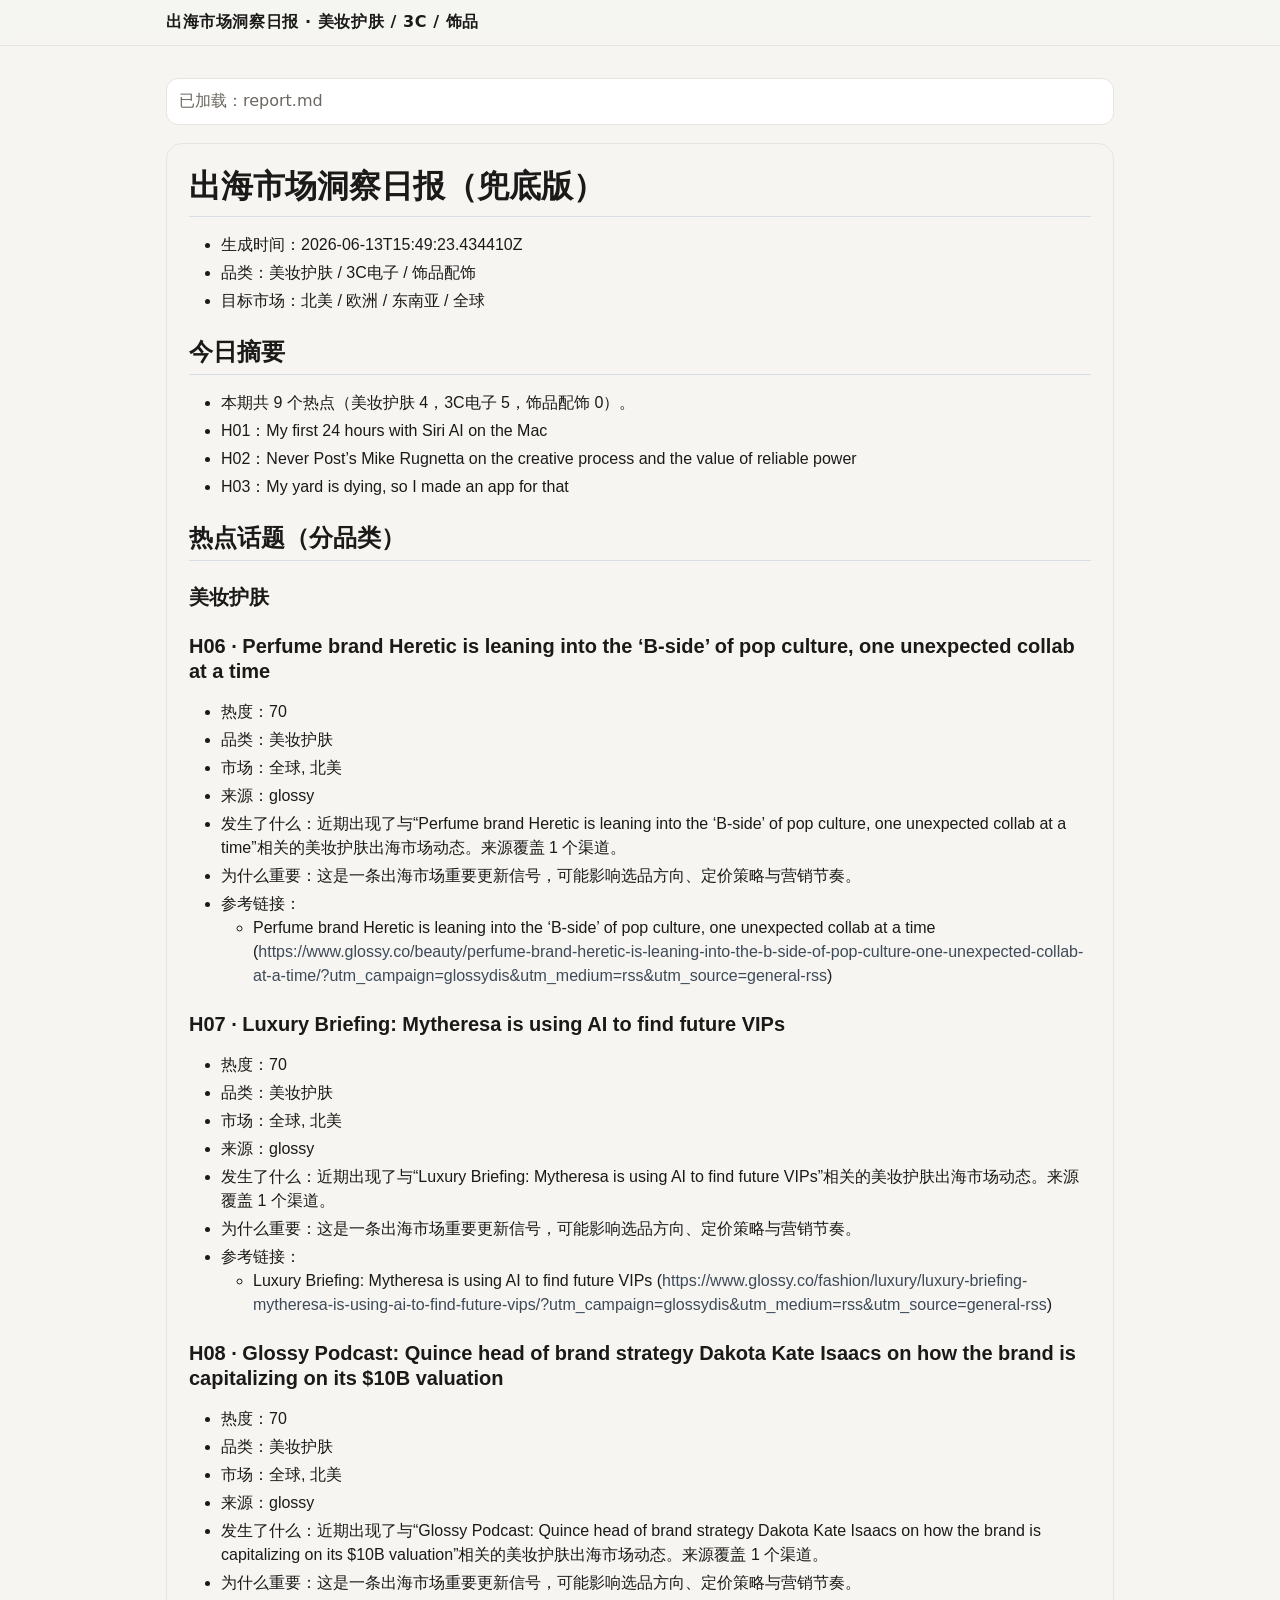
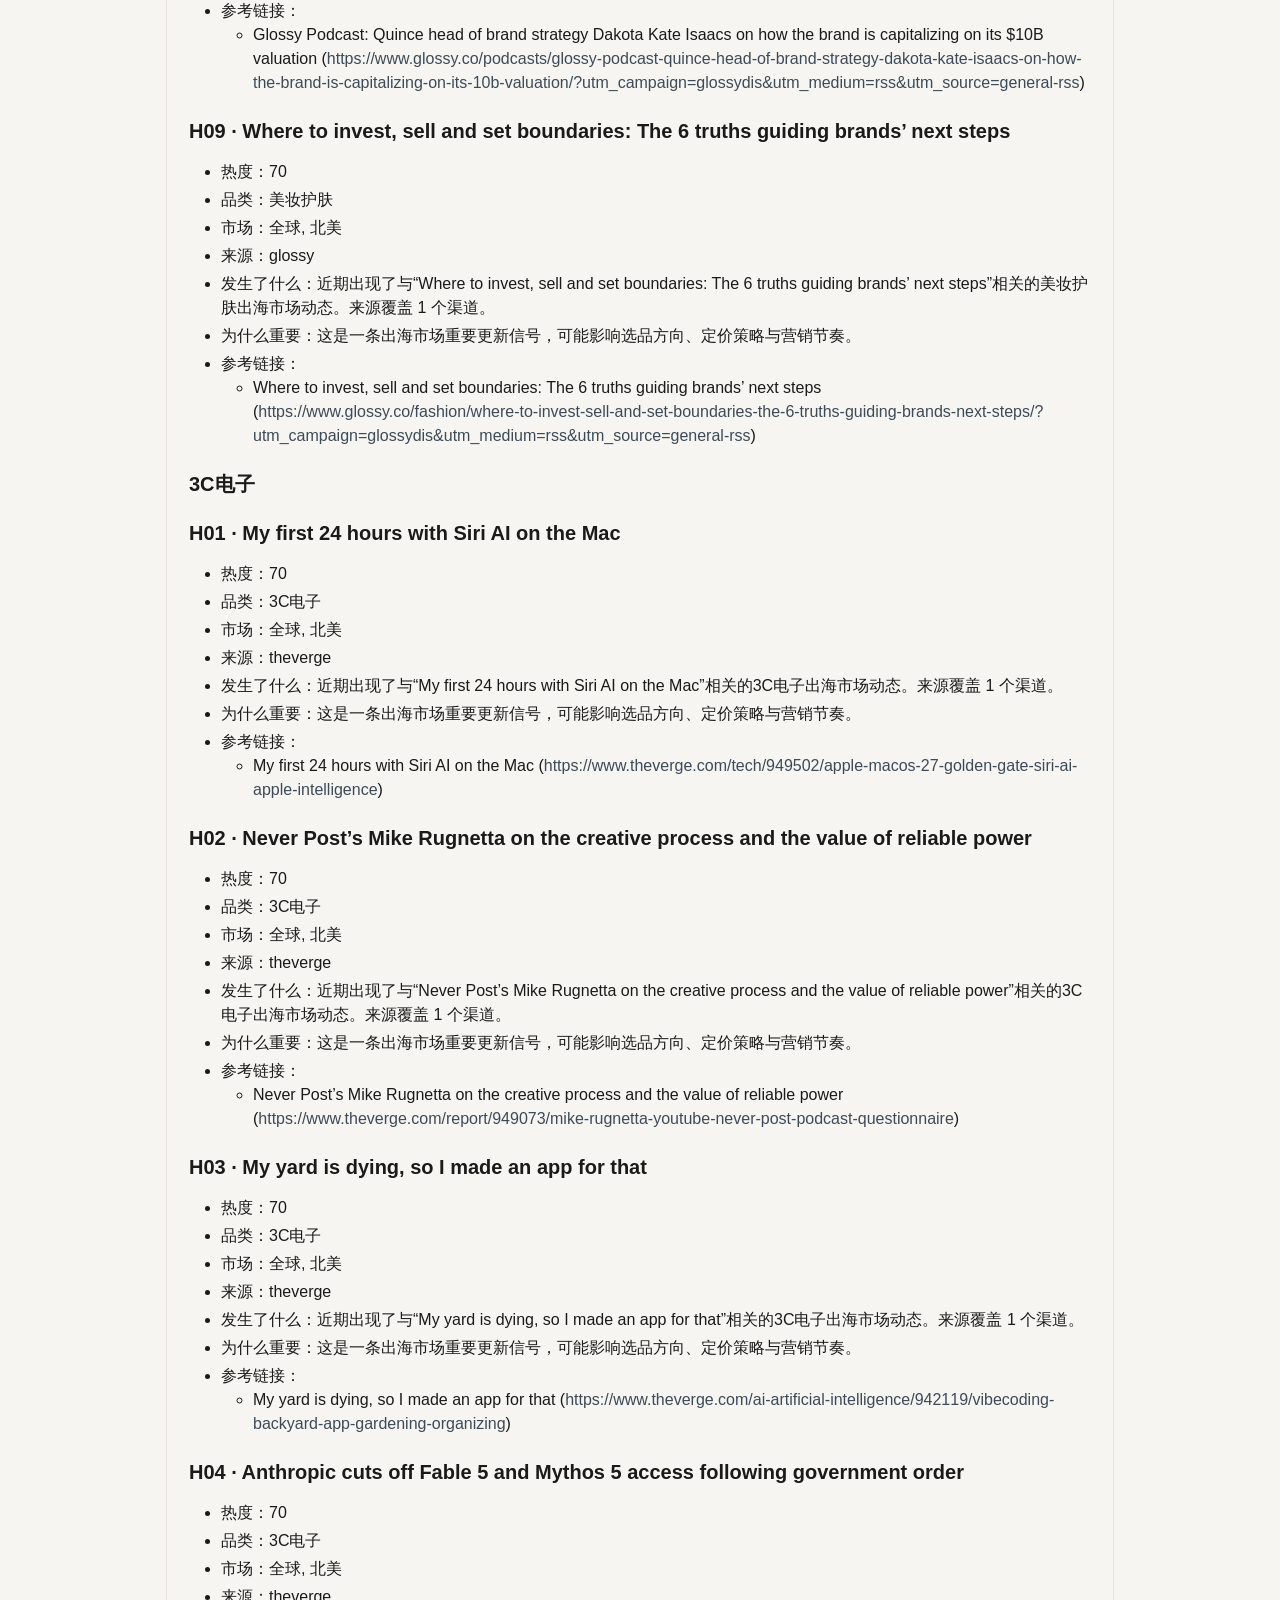
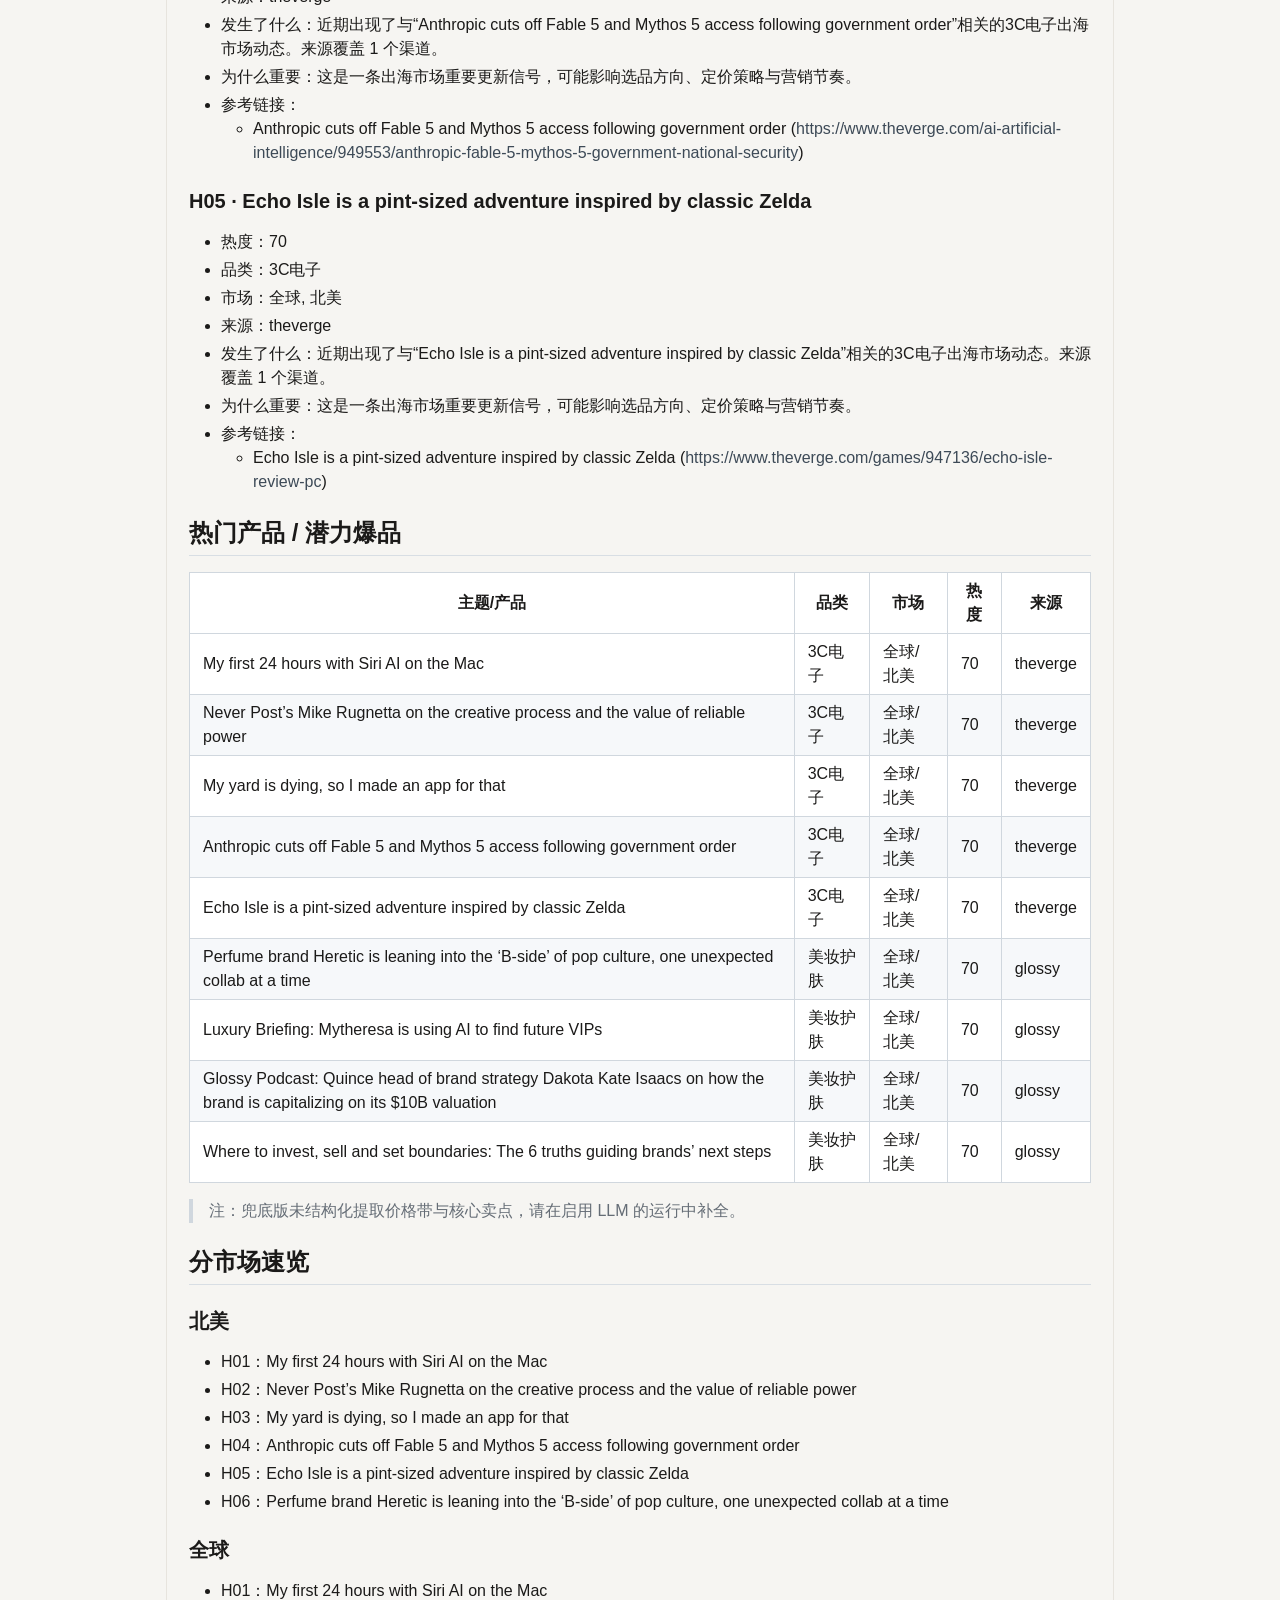
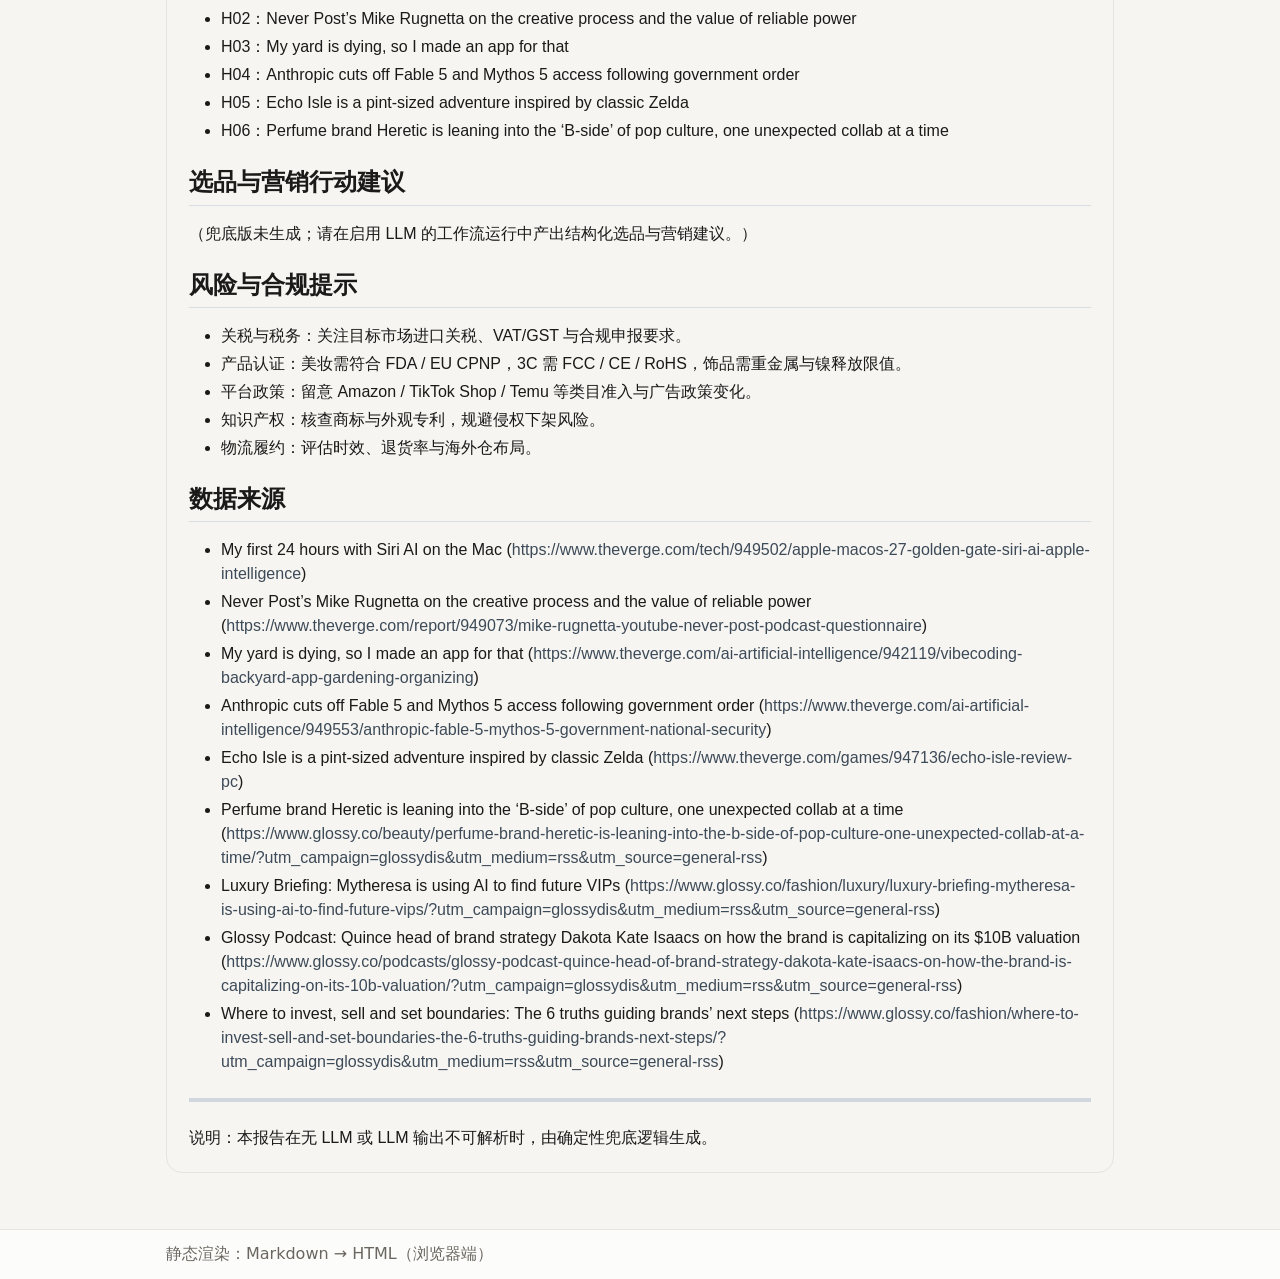
==== Lab-04-Overseas-Insights/frontend/index.html @ 7da02744 "feat(overseas-insight): add Lab-04 daily cross-border market research workflow New gh-aw workflow mo" ====
<!doctype html>
<html lang="zh-CN">
  <head>
    <meta charset="UTF-8" />
    <meta name="viewport" content="width=device-width, initial-scale=1.0" />
    <title>出海市场洞察日报</title>
    <meta name="description" content="跨境电商出海市场洞察：美妆护肤 / 3C / 饰品的热点话题、热门产品与趋势分析" />

    <!-- GitHub-like markdown styling (local) -->
    <link
      rel="stylesheet"
      href="./vendor/github-markdown.css"
    />

    <link rel="stylesheet" href="./styles.css" />
  </head>
  <body>
    <header class="topbar">
      <div class="topbar__inner">
        <div class="brand">出海市场洞察日报 · 美妆护肤 / 3C / 饰品</div>
      </div>
    </header>

    <main class="container">
      <div id="status" class="status" hidden></div>
      <article id="content" class="markdown-body content" aria-live="polite"></article>
    </main>

    <footer class="footer">
      <div class="container footer__inner">
        <span>静态渲染：Markdown → HTML（浏览器端）</span>
      </div>
    </footer>

    <!-- Markdown + sanitizer (local) -->
    <script src="./vendor/marked.min.js"></script>
    <script src="./vendor/purify.min.js"></script>

    <script type="module" src="./main.js"></script>
  </body>
</html>
---- Lab-04-Overseas-Insights/frontend/vendor/github-markdown.css ----
@media (prefers-color-scheme: dark) {
  .markdown-body,
  [data-theme="dark"] {
    /*dark*/
    color-scheme: dark;
    --color-prettylights-syntax-comment: #8b949e;
    --color-prettylights-syntax-constant: #79c0ff;
    --color-prettylights-syntax-entity: #d2a8ff;
    --color-prettylights-syntax-storage-modifier-import: #c9d1d9;
    --color-prettylights-syntax-entity-tag: #7ee787;
    --color-prettylights-syntax-keyword: #ff7b72;
    --color-prettylights-syntax-string: #a5d6ff;
    --color-prettylights-syntax-variable: #ffa657;
    --color-prettylights-syntax-brackethighlighter-unmatched: #f85149;
    --color-prettylights-syntax-invalid-illegal-text: #f0f6fc;
    --color-prettylights-syntax-invalid-illegal-bg: #8e1519;
    --color-prettylights-syntax-carriage-return-text: #f0f6fc;
    --color-prettylights-syntax-carriage-return-bg: #b62324;
    --color-prettylights-syntax-string-regexp: #7ee787;
    --color-prettylights-syntax-markup-list: #f2cc60;
    --color-prettylights-syntax-markup-heading: #1f6feb;
    --color-prettylights-syntax-markup-italic: #c9d1d9;
    --color-prettylights-syntax-markup-bold: #c9d1d9;
    --color-prettylights-syntax-markup-deleted-text: #ffdcd7;
    --color-prettylights-syntax-markup-deleted-bg: #67060c;
    --color-prettylights-syntax-markup-inserted-text: #aff5b4;
    --color-prettylights-syntax-markup-inserted-bg: #033a16;
    --color-prettylights-syntax-markup-changed-text: #ffdfb6;
    --color-prettylights-syntax-markup-changed-bg: #5a1e02;
    --color-prettylights-syntax-markup-ignored-text: #c9d1d9;
    --color-prettylights-syntax-markup-ignored-bg: #1158c7;
    --color-prettylights-syntax-meta-diff-range: #d2a8ff;
    --color-prettylights-syntax-brackethighlighter-angle: #8b949e;
    --color-prettylights-syntax-sublimelinter-gutter-mark: #484f58;
    --color-prettylights-syntax-constant-other-reference-link: #a5d6ff;
    --color-fg-default: #e6edf3;
    --color-fg-muted: #848d97;
    --color-fg-subtle: #6e7681;
    --color-canvas-default: #0d1117;
    --color-canvas-subtle: #161b22;
    --color-border-default: #30363d;
    --color-border-muted: #21262d;
    --color-neutral-muted: rgba(110,118,129,0.4);
    --color-accent-fg: #2f81f7;
    --color-accent-emphasis: #1f6feb;
    --color-success-fg: #3fb950;
    --color-success-emphasis: #238636;
    --color-attention-fg: #d29922;
    --color-attention-emphasis: #9e6a03;
    --color-attention-subtle: rgba(187,128,9,0.15);
    --color-danger-fg: #f85149;
    --color-danger-emphasis: #da3633;
    --color-done-fg: #a371f7;
    --color-done-emphasis: #8957e5;
  }
}

@media (prefers-color-scheme: light) {
  .markdown-body,
  [data-theme="light"] {
    /*light*/
    color-scheme: light;
    --color-prettylights-syntax-comment: #57606a;
    --color-prettylights-syntax-constant: #0550ae;
    --color-prettylights-syntax-entity: #6639ba;
    --color-prettylights-syntax-storage-modifier-import: #24292f;
    --color-prettylights-syntax-entity-tag: #116329;
    --color-prettylights-syntax-keyword: #cf222e;
    --color-prettylights-syntax-string: #0a3069;
    --color-prettylights-syntax-variable: #953800;
    --color-prettylights-syntax-brackethighlighter-unmatched: #82071e;
    --color-prettylights-syntax-invalid-illegal-text: #f6f8fa;
    --color-prettylights-syntax-invalid-illegal-bg: #82071e;
    --color-prettylights-syntax-carriage-return-text: #f6f8fa;
    --color-prettylights-syntax-carriage-return-bg: #cf222e;
    --color-prettylights-syntax-string-regexp: #116329;
    --color-prettylights-syntax-markup-list: #3b2300;
    --color-prettylights-syntax-markup-heading: #0550ae;
    --color-prettylights-syntax-markup-italic: #24292f;
    --color-prettylights-syntax-markup-bold: #24292f;
    --color-prettylights-syntax-markup-deleted-text: #82071e;
    --color-prettylights-syntax-markup-deleted-bg: #ffebe9;
    --color-prettylights-syntax-markup-inserted-text: #116329;
    --color-prettylights-syntax-markup-inserted-bg: #dafbe1;
    --color-prettylights-syntax-markup-changed-text: #953800;
    --color-prettylights-syntax-markup-changed-bg: #ffd8b5;
    --color-prettylights-syntax-markup-ignored-text: #eaeef2;
    --color-prettylights-syntax-markup-ignored-bg: #0550ae;
    --color-prettylights-syntax-meta-diff-range: #8250df;
    --color-prettylights-syntax-brackethighlighter-angle: #57606a;
    --color-prettylights-syntax-sublimelinter-gutter-mark: #8c959f;
    --color-prettylights-syntax-constant-other-reference-link: #0a3069;
    --color-fg-default: #1F2328;
    --color-fg-muted: #656d76;
    --color-fg-subtle: #6e7781;
    --color-canvas-default: #ffffff;
    --color-canvas-subtle: #f6f8fa;
    --color-border-default: #d0d7de;
    --color-border-muted: hsla(210,18%,87%,1);
    --color-neutral-muted: rgba(175,184,193,0.2);
    --color-accent-fg: #0969da;
    --color-accent-emphasis: #0969da;
    --color-success-fg: #1a7f37;
    --color-success-emphasis: #1f883d;
    --color-attention-fg: #9a6700;
    --color-attention-emphasis: #9a6700;
    --color-attention-subtle: #fff8c5;
    --color-danger-fg: #d1242f;
    --color-danger-emphasis: #cf222e;
    --color-done-fg: #8250df;
    --color-done-emphasis: #8250df;
  }
}

.markdown-body {
  -ms-text-size-adjust: 100%;
  -webkit-text-size-adjust: 100%;
  margin: 0;
  color: var(--color-fg-default);
  background-color: var(--color-canvas-default);
  font-family: -apple-system,BlinkMacSystemFont,"Segoe UI","Noto Sans",Helvetica,Arial,sans-serif,"Apple Color Emoji","Segoe UI Emoji";
  font-size: 16px;
  line-height: 1.5;
  word-wrap: break-word;
}

.markdown-body .octicon {
  display: inline-block;
  fill: currentColor;
  vertical-align: text-bottom;
}

.markdown-body h1:hover .anchor .octicon-link:before,
.markdown-body h2:hover .anchor .octicon-link:before,
.markdown-body h3:hover .anchor .octicon-link:before,
.markdown-body h4:hover .anchor .octicon-link:before,
.markdown-body h5:hover .anchor .octicon-link:before,
.markdown-body h6:hover .anchor .octicon-link:before {
  width: 16px;
  height: 16px;
  content: ' ';
  display: inline-block;
  background-color: currentColor;
  -webkit-mask-image: url("data:image/svg+xml,<svg xmlns='http://www.w3.org/2000/svg' viewBox='0 0 16 16' version='1.1' aria-hidden='true'><path fill-rule='evenodd' d='M7.775 3.275a.75.75 0 001.06 1.06l1.25-1.25a2 2 0 112.83 2.83l-2.5 2.5a2 2 0 01-2.83 0 .75.75 0 00-1.06 1.06 3.5 3.5 0 004.95 0l2.5-2.5a3.5 3.5 0 00-4.95-4.95l-1.25 1.25zm-4.69 9.64a2 2 0 010-2.83l2.5-2.5a2 2 0 012.83 0 .75.75 0 001.06-1.06 3.5 3.5 0 00-4.95 0l-2.5 2.5a3.5 3.5 0 004.95 4.95l1.25-1.25a.75.75 0 00-1.06-1.06l-1.25 1.25a2 2 0 01-2.83 0z'></path></svg>");
  mask-image: url("data:image/svg+xml,<svg xmlns='http://www.w3.org/2000/svg' viewBox='0 0 16 16' version='1.1' aria-hidden='true'><path fill-rule='evenodd' d='M7.775 3.275a.75.75 0 001.06 1.06l1.25-1.25a2 2 0 112.83 2.83l-2.5 2.5a2 2 0 01-2.83 0 .75.75 0 00-1.06 1.06 3.5 3.5 0 004.95 0l2.5-2.5a3.5 3.5 0 00-4.95-4.95l-1.25 1.25zm-4.69 9.64a2 2 0 010-2.83l2.5-2.5a2 2 0 012.83 0 .75.75 0 001.06-1.06 3.5 3.5 0 00-4.95 0l-2.5 2.5a3.5 3.5 0 004.95 4.95l1.25-1.25a.75.75 0 00-1.06-1.06l-1.25 1.25a2 2 0 01-2.83 0z'></path></svg>");
}

.markdown-body details,
.markdown-body figcaption,
.markdown-body figure {
  display: block;
}

.markdown-body summary {
  display: list-item;
}

.markdown-body [hidden] {
  display: none !important;
}

.markdown-body a {
  background-color: transparent;
  color: var(--color-accent-fg);
  text-decoration: none;
}

.markdown-body abbr[title] {
  border-bottom: none;
  -webkit-text-decoration: underline dotted;
  text-decoration: underline dotted;
}

.markdown-body b,
.markdown-body strong {
  font-weight: var(--base-text-weight-semibold, 600);
}

.markdown-body dfn {
  font-style: italic;
}

.markdown-body h1 {
  margin: .67em 0;
  font-weight: var(--base-text-weight-semibold, 600);
  padding-bottom: .3em;
  font-size: 2em;
  border-bottom: 1px solid var(--color-border-muted);
}

.markdown-body mark {
  background-color: var(--color-attention-subtle);
  color: var(--color-fg-default);
}

.markdown-body small {
  font-size: 90%;
}

.markdown-body sub,
.markdown-body sup {
  font-size: 75%;
  line-height: 0;
  position: relative;
  vertical-align: baseline;
}

.markdown-body sub {
  bottom: -0.25em;
}

.markdown-body sup {
  top: -0.5em;
}

.markdown-body img {
  border-style: none;
  max-width: 100%;
  box-sizing: content-box;
  background-color: var(--color-canvas-default);
}

.markdown-body code,
.markdown-body kbd,
.markdown-body pre,
.markdown-body samp {
  font-family: monospace;
  font-size: 1em;
}

.markdown-body figure {
  margin: 1em 40px;
}

.markdown-body hr {
  box-sizing: content-box;
  overflow: hidden;
  background: transparent;
  border-bottom: 1px solid var(--color-border-muted);
  height: .25em;
  padding: 0;
  margin: 24px 0;
  background-color: var(--color-border-default);
  border: 0;
}

.markdown-body input {
  font: inherit;
  margin: 0;
  overflow: visible;
  font-family: inherit;
  font-size: inherit;
  line-height: inherit;
}

.markdown-body [type=button],
.markdown-body [type=reset],
.markdown-body [type=submit] {
  -webkit-appearance: button;
  appearance: button;
}

.markdown-body [type=checkbox],
.markdown-body [type=radio] {
  box-sizing: border-box;
  padding: 0;
}

.markdown-body [type=number]::-webkit-inner-spin-button,
.markdown-body [type=number]::-webkit-outer-spin-button {
  height: auto;
}

.markdown-body [type=search]::-webkit-search-cancel-button,
.markdown-body [type=search]::-webkit-search-decoration {
  -webkit-appearance: none;
  appearance: none;
}

.markdown-body ::-webkit-input-placeholder {
  color: inherit;
  opacity: .54;
}

.markdown-body ::-webkit-file-upload-button {
  -webkit-appearance: button;
  appearance: button;
  font: inherit;
}

.markdown-body a:hover {
  text-decoration: underline;
}

.markdown-body ::placeholder {
  color: var(--color-fg-subtle);
  opacity: 1;
}

.markdown-body hr::before {
  display: table;
  content: "";
}

.markdown-body hr::after {
  display: table;
  clear: both;
  content: "";
}

.markdown-body table {
  border-spacing: 0;
  border-collapse: collapse;
  display: block;
  width: max-content;
  max-width: 100%;
  overflow: auto;
}

.markdown-body td,
.markdown-body th {
  padding: 0;
}

.markdown-body details summary {
  cursor: pointer;
}

.markdown-body details:not([open])>*:not(summary) {
  display: none !important;
}

.markdown-body a:focus,
.markdown-body [role=button]:focus,
.markdown-body input[type=radio]:focus,
.markdown-body input[type=checkbox]:focus {
  outline: 2px solid var(--color-accent-fg);
  outline-offset: -2px;
  box-shadow: none;
}

.markdown-body a:focus:not(:focus-visible),
.markdown-body [role=button]:focus:not(:focus-visible),
.markdown-body input[type=radio]:focus:not(:focus-visible),
.markdown-body input[type=checkbox]:focus:not(:focus-visible) {
  outline: solid 1px transparent;
}

.markdown-body a:focus-visible,
.markdown-body [role=button]:focus-visible,
.markdown-body input[type=radio]:focus-visible,
.markdown-body input[type=checkbox]:focus-visible {
  outline: 2px solid var(--color-accent-fg);
  outline-offset: -2px;
  box-shadow: none;
}

.markdown-body a:not([class]):focus,
.markdown-body a:not([class]):focus-visible,
.markdown-body input[type=radio]:focus,
.markdown-body input[type=radio]:focus-visible,
.markdown-body input[type=checkbox]:focus,
.markdown-body input[type=checkbox]:focus-visible {
  outline-offset: 0;
}

.markdown-body kbd {
  display: inline-block;
  padding: 3px 5px;
  font: 11px ui-monospace,SFMono-Regular,SF Mono,Menlo,Consolas,Liberation Mono,monospace;
  line-height: 10px;
  color: var(--color-fg-default);
  vertical-align: middle;
  background-color: var(--color-canvas-subtle);
  border: solid 1px var(--color-neutral-muted);
  border-bottom-color: var(--color-neutral-muted);
  border-radius: 6px;
  box-shadow: inset 0 -1px 0 var(--color-neutral-muted);
}

.markdown-body h1,
.markdown-body h2,
.markdown-body h3,
.markdown-body h4,
.markdown-body h5,
.markdown-body h6 {
  margin-top: 24px;
  margin-bottom: 16px;
  font-weight: var(--base-text-weight-semibold, 600);
  line-height: 1.25;
}

.markdown-body h2 {
  font-weight: var(--base-text-weight-semibold, 600);
  padding-bottom: .3em;
  font-size: 1.5em;
  border-bottom: 1px solid var(--color-border-muted);
}

.markdown-body h3 {
  font-weight: var(--base-text-weight-semibold, 600);
  font-size: 1.25em;
}

.markdown-body h4 {
  font-weight: var(--base-text-weight-semibold, 600);
  font-size: 1em;
}

.markdown-body h5 {
  font-weight: var(--base-text-weight-semibold, 600);
  font-size: .875em;
}

.markdown-body h6 {
  font-weight: var(--base-text-weight-semibold, 600);
  font-size: .85em;
  color: var(--color-fg-muted);
}

.markdown-body p {
  margin-top: 0;
  margin-bottom: 10px;
}

.markdown-body blockquote {
  margin: 0;
  padding: 0 1em;
  color: var(--color-fg-muted);
  border-left: .25em solid var(--color-border-default);
}

.markdown-body ul,
.markdown-body ol {
  margin-top: 0;
  margin-bottom: 0;
  padding-left: 2em;
}

.markdown-body ol ol,
.markdown-body ul ol {
  list-style-type: lower-roman;
}

.markdown-body ul ul ol,
.markdown-body ul ol ol,
.markdown-body ol ul ol,
.markdown-body ol ol ol {
  list-style-type: lower-alpha;
}

.markdown-body dd {
  margin-left: 0;
}

.markdown-body tt,
.markdown-body code,
.markdown-body samp {
  font-family: ui-monospace,SFMono-Regular,SF Mono,Menlo,Consolas,Liberation Mono,monospace;
  font-size: 12px;
}

.markdown-body pre {
  margin-top: 0;
  margin-bottom: 0;
  font-family: ui-monospace,SFMono-Regular,SF Mono,Menlo,Consolas,Liberation Mono,monospace;
  font-size: 12px;
  word-wrap: normal;
}

.markdown-body .octicon {
  display: inline-block;
  overflow: visible !important;
  vertical-align: text-bottom;
  fill: currentColor;
}

.markdown-body input::-webkit-outer-spin-button,
.markdown-body input::-webkit-inner-spin-button {
  margin: 0;
  -webkit-appearance: none;
  appearance: none;
}

.markdown-body .mr-2 {
  margin-right: var(--base-size-8, 8px) !important;
}

.markdown-body::before {
  display: table;
  content: "";
}

.markdown-body::after {
  display: table;
  clear: both;
  content: "";
}

.markdown-body>*:first-child {
  margin-top: 0 !important;
}

.markdown-body>*:last-child {
  margin-bottom: 0 !important;
}

.markdown-body a:not([href]) {
  color: inherit;
  text-decoration: none;
}

.markdown-body .absent {
  color: var(--color-danger-fg);
}

.markdown-body .anchor {
  float: left;
  padding-right: 4px;
  margin-left: -20px;
  line-height: 1;
}

.markdown-body .anchor:focus {
  outline: none;
}

.markdown-body p,
.markdown-body blockquote,
.markdown-body ul,
.markdown-body ol,
.markdown-body dl,
.markdown-body table,
.markdown-body pre,
.markdown-body details {
  margin-top: 0;
  margin-bottom: 16px;
}

.markdown-body blockquote>:first-child {
  margin-top: 0;
}

.markdown-body blockquote>:last-child {
  margin-bottom: 0;
}

.markdown-body h1 .octicon-link,
.markdown-body h2 .octicon-link,
.markdown-body h3 .octicon-link,
.markdown-body h4 .octicon-link,
.markdown-body h5 .octicon-link,
.markdown-body h6 .octicon-link {
  color: var(--color-fg-default);
  vertical-align: middle;
  visibility: hidden;
}

.markdown-body h1:hover .anchor,
.markdown-body h2:hover .anchor,
.markdown-body h3:hover .anchor,
.markdown-body h4:hover .anchor,
.markdown-body h5:hover .anchor,
.markdown-body h6:hover .anchor {
  text-decoration: none;
}

.markdown-body h1:hover .anchor .octicon-link,
.markdown-body h2:hover .anchor .octicon-link,
.markdown-body h3:hover .anchor .octicon-link,
.markdown-body h4:hover .anchor .octicon-link,
.markdown-body h5:hover .anchor .octicon-link,
.markdown-body h6:hover .anchor .octicon-link {
  visibility: visible;
}

.markdown-body h1 tt,
.markdown-body h1 code,
.markdown-body h2 tt,
.markdown-body h2 code,
.markdown-body h3 tt,
.markdown-body h3 code,
.markdown-body h4 tt,
.markdown-body h4 code,
.markdown-body h5 tt,
.markdown-body h5 code,
.markdown-body h6 tt,
.markdown-body h6 code {
  padding: 0 .2em;
  font-size: inherit;
}

.markdown-body summary h1,
.markdown-body summary h2,
.markdown-body summary h3,
.markdown-body summary h4,
.markdown-body summary h5,
.markdown-body summary h6 {
  display: inline-block;
}

.markdown-body summary h1 .anchor,
.markdown-body summary h2 .anchor,
.markdown-body summary h3 .anchor,
.markdown-body summary h4 .anchor,
.markdown-body summary h5 .anchor,
.markdown-body summary h6 .anchor {
  margin-left: -40px;
}

.markdown-body summary h1,
.markdown-body summary h2 {
  padding-bottom: 0;
  border-bottom: 0;
}

.markdown-body ul.no-list,
.markdown-body ol.no-list {
  padding: 0;
  list-style-type: none;
}

.markdown-body ol[type="a s"] {
  list-style-type: lower-alpha;
}

.markdown-body ol[type="A s"] {
  list-style-type: upper-alpha;
}

.markdown-body ol[type="i s"] {
  list-style-type: lower-roman;
}

.markdown-body ol[type="I s"] {
  list-style-type: upper-roman;
}

.markdown-body ol[type="1"] {
  list-style-type: decimal;
}

.markdown-body div>ol:not([type]) {
  list-style-type: decimal;
}

.markdown-body ul ul,
.markdown-body ul ol,
.markdown-body ol ol,
.markdown-body ol ul {
  margin-top: 0;
  margin-bottom: 0;
}

.markdown-body li>p {
  margin-top: 16px;
}

.markdown-body li+li {
  margin-top: .25em;
}

.markdown-body dl {
  padding: 0;
}

.markdown-body dl dt {
  padding: 0;
  margin-top: 16px;
  font-size: 1em;
  font-style: italic;
  font-weight: var(--base-text-weight-semibold, 600);
}

.markdown-body dl dd {
  padding: 0 16px;
  margin-bottom: 16px;
}

.markdown-body table th {
  font-weight: var(--base-text-weight-semibold, 600);
}

.markdown-body table th,
.markdown-body table td {
  padding: 6px 13px;
  border: 1px solid var(--color-border-default);
}

.markdown-body table td>:last-child {
  margin-bottom: 0;
}

.markdown-body table tr {
  background-color: var(--color-canvas-default);
  border-top: 1px solid var(--color-border-muted);
}

.markdown-body table tr:nth-child(2n) {
  background-color: var(--color-canvas-subtle);
}

.markdown-body table img {
  background-color: transparent;
}

.markdown-body img[align=right] {
  padding-left: 20px;
}

.markdown-body img[align=left] {
  padding-right: 20px;
}

.markdown-body .emoji {
  max-width: none;
  vertical-align: text-top;
  background-color: transparent;
}

.markdown-body span.frame {
  display: block;
  overflow: hidden;
}

.markdown-body span.frame>span {
  display: block;
  float: left;
  width: auto;
  padding: 7px;
  margin: 13px 0 0;
  overflow: hidden;
  border: 1px solid var(--color-border-default);
}

.markdown-body span.frame span img {
  display: block;
  float: left;
}

.markdown-body span.frame span span {
  display: block;
  padding: 5px 0 0;
  clear: both;
  color: var(--color-fg-default);
}

.markdown-body span.align-center {
  display: block;
  overflow: hidden;
  clear: both;
}

.markdown-body span.align-center>span {
  display: block;
  margin: 13px auto 0;
  overflow: hidden;
  text-align: center;
}

.markdown-body span.align-center span img {
  margin: 0 auto;
  text-align: center;
}

.markdown-body span.align-right {
  display: block;
  overflow: hidden;
  clear: both;
}

.markdown-body span.align-right>span {
  display: block;
  margin: 13px 0 0;
  overflow: hidden;
  text-align: right;
}

.markdown-body span.align-right span img {
  margin: 0;
  text-align: right;
}

.markdown-body span.float-left {
  display: block;
  float: left;
  margin-right: 13px;
  overflow: hidden;
}

.markdown-body span.float-left span {
  margin: 13px 0 0;
}

.markdown-body span.float-right {
  display: block;
  float: right;
  margin-left: 13px;
  overflow: hidden;
}

.markdown-body span.float-right>span {
  display: block;
  margin: 13px auto 0;
  overflow: hidden;
  text-align: right;
}

.markdown-body code,
.markdown-body tt {
  padding: .2em .4em;
  margin: 0;
  font-size: 85%;
  white-space: break-spaces;
  background-color: var(--color-neutral-muted);
  border-radius: 6px;
}

.markdown-body code br,
.markdown-body tt br {
  display: none;
}

.markdown-body del code {
  text-decoration: inherit;
}

.markdown-body samp {
  font-size: 85%;
}

.markdown-body pre code {
  font-size: 100%;
}

.markdown-body pre>code {
  padding: 0;
  margin: 0;
  word-break: normal;
  white-space: pre;
  background: transparent;
  border: 0;
}

.markdown-body .highlight {
  margin-bottom: 16px;
}

.markdown-body .highlight pre {
  margin-bottom: 0;
  word-break: normal;
}

.markdown-body .highlight pre,
.markdown-body pre {
  padding: 16px;
  overflow: auto;
  font-size: 85%;
  line-height: 1.45;
  color: var(--color-fg-default);
  background-color: var(--color-canvas-subtle);
  border-radius: 6px;
}

.markdown-body pre code,
.markdown-body pre tt {
  display: inline;
  max-width: auto;
  padding: 0;
  margin: 0;
  overflow: visible;
  line-height: inherit;
  word-wrap: normal;
  background-color: transparent;
  border: 0;
}

.markdown-body .csv-data td,
.markdown-body .csv-data th {
  padding: 5px;
  overflow: hidden;
  font-size: 12px;
  line-height: 1;
  text-align: left;
  white-space: nowrap;
}

.markdown-body .csv-data .blob-num {
  padding: 10px 8px 9px;
  text-align: right;
  background: var(--color-canvas-default);
  border: 0;
}

.markdown-body .csv-data tr {
  border-top: 0;
}

.markdown-body .csv-data th {
  font-weight: var(--base-text-weight-semibold, 600);
  background: var(--color-canvas-subtle);
  border-top: 0;
}

.markdown-body [data-footnote-ref]::before {
  content: "[";
}

.markdown-body [data-footnote-ref]::after {
  content: "]";
}

.markdown-body .footnotes {
  font-size: 12px;
  color: var(--color-fg-muted);
  border-top: 1px solid var(--color-border-default);
}

.markdown-body .footnotes ol {
  padding-left: 16px;
}

.markdown-body .footnotes ol ul {
  display: inline-block;
  padding-left: 16px;
  margin-top: 16px;
}

.markdown-body .footnotes li {
  position: relative;
}

.markdown-body .footnotes li:target::before {
  position: absolute;
  top: -8px;
  right: -8px;
  bottom: -8px;
  left: -24px;
  pointer-events: none;
  content: "";
  border: 2px solid var(--color-accent-emphasis);
  border-radius: 6px;
}

.markdown-body .footnotes li:target {
  color: var(--color-fg-default);
}

.markdown-body .footnotes .data-footnote-backref g-emoji {
  font-family: monospace;
}

.markdown-body .pl-c {
  color: var(--color-prettylights-syntax-comment);
}

.markdown-body .pl-c1,
.markdown-body .pl-s .pl-v {
  color: var(--color-prettylights-syntax-constant);
}

.markdown-body .pl-e,
.markdown-body .pl-en {
  color: var(--color-prettylights-syntax-entity);
}

.markdown-body .pl-smi,
.markdown-body .pl-s .pl-s1 {
  color: var(--color-prettylights-syntax-storage-modifier-import);
}

.markdown-body .pl-ent {
  color: var(--color-prettylights-syntax-entity-tag);
}

.markdown-body .pl-k {
  color: var(--color-prettylights-syntax-keyword);
}

.markdown-body .pl-s,
.markdown-body .pl-pds,
.markdown-body .pl-s .pl-pse .pl-s1,
.markdown-body .pl-sr,
.markdown-body .pl-sr .pl-cce,
.markdown-body .pl-sr .pl-sre,
.markdown-body .pl-sr .pl-sra {
  color: var(--color-prettylights-syntax-string);
}

.markdown-body .pl-v,
.markdown-body .pl-smw {
  color: var(--color-prettylights-syntax-variable);
}

.markdown-body .pl-bu {
  color: var(--color-prettylights-syntax-brackethighlighter-unmatched);
}

.markdown-body .pl-ii {
  color: var(--color-prettylights-syntax-invalid-illegal-text);
  background-color: var(--color-prettylights-syntax-invalid-illegal-bg);
}

.markdown-body .pl-c2 {
  color: var(--color-prettylights-syntax-carriage-return-text);
  background-color: var(--color-prettylights-syntax-carriage-return-bg);
}

.markdown-body .pl-sr .pl-cce {
  font-weight: bold;
  color: var(--color-prettylights-syntax-string-regexp);
}

.markdown-body .pl-ml {
  color: var(--color-prettylights-syntax-markup-list);
}

.markdown-body .pl-mh,
.markdown-body .pl-mh .pl-en,
.markdown-body .pl-ms {
  font-weight: bold;
  color: var(--color-prettylights-syntax-markup-heading);
}

.markdown-body .pl-mi {
  font-style: italic;
  color: var(--color-prettylights-syntax-markup-italic);
}

.markdown-body .pl-mb {
  font-weight: bold;
  color: var(--color-prettylights-syntax-markup-bold);
}

.markdown-body .pl-md {
  color: var(--color-prettylights-syntax-markup-deleted-text);
  background-color: var(--color-prettylights-syntax-markup-deleted-bg);
}

.markdown-body .pl-mi1 {
  color: var(--color-prettylights-syntax-markup-inserted-text);
  background-color: var(--color-prettylights-syntax-markup-inserted-bg);
}

.markdown-body .pl-mc {
  color: var(--color-prettylights-syntax-markup-changed-text);
  background-color: var(--color-prettylights-syntax-markup-changed-bg);
}

.markdown-body .pl-mi2 {
  color: var(--color-prettylights-syntax-markup-ignored-text);
  background-color: var(--color-prettylights-syntax-markup-ignored-bg);
}

.markdown-body .pl-mdr {
  font-weight: bold;
  color: var(--color-prettylights-syntax-meta-diff-range);
}

.markdown-body .pl-ba {
  color: var(--color-prettylights-syntax-brackethighlighter-angle);
}

.markdown-body .pl-sg {
  color: var(--color-prettylights-syntax-sublimelinter-gutter-mark);
}

.markdown-body .pl-corl {
  text-decoration: underline;
  color: var(--color-prettylights-syntax-constant-other-reference-link);
}

.markdown-body g-emoji {
  display: inline-block;
  min-width: 1ch;
  font-family: "Apple Color Emoji","Segoe UI Emoji","Segoe UI Symbol";
  font-size: 1em;
  font-style: normal !important;
  font-weight: var(--base-text-weight-normal, 400);
  line-height: 1;
  vertical-align: -0.075em;
}

.markdown-body g-emoji img {
  width: 1em;
  height: 1em;
}

.markdown-body .task-list-item {
  list-style-type: none;
}

.markdown-body .task-list-item label {
  font-weight: var(--base-text-weight-normal, 400);
}

.markdown-body .task-list-item.enabled label {
  cursor: pointer;
}

.markdown-body .task-list-item+.task-list-item {
  margin-top: 4px;
}

.markdown-body .task-list-item .handle {
  display: none;
}

.markdown-body .task-list-item-checkbox {
  margin: 0 .2em .25em -1.4em;
  vertical-align: middle;
}

.markdown-body .contains-task-list:dir(rtl) .task-list-item-checkbox {
  margin: 0 -1.6em .25em .2em;
}

.markdown-body .contains-task-list {
  position: relative;
}

.markdown-body .contains-task-list:hover .task-list-item-convert-container,
.markdown-body .contains-task-list:focus-within .task-list-item-convert-container {
  display: block;
  width: auto;
  height: 24px;
  overflow: visible;
  clip: auto;
}

.markdown-body ::-webkit-calendar-picker-indicator {
  filter: invert(50%);
}

.markdown-body .markdown-alert {
  padding: var(--base-size-8) var(--base-size-16);
  margin-bottom: 16px;
  color: inherit;
  border-left: .25em solid var(--color-border-default);
}

.markdown-body .markdown-alert>:first-child {
  margin-top: 0;
}

.markdown-body .markdown-alert>:last-child {
  margin-bottom: 0;
}

.markdown-body .markdown-alert .markdown-alert-title {
  display: flex;
  font-weight: var(--base-text-weight-medium, 500);
  align-items: center;
  line-height: 1;
}

.markdown-body .markdown-alert.markdown-alert-note {
  border-left-color: var(--color-accent-emphasis);
}

.markdown-body .markdown-alert.markdown-alert-note .markdown-alert-title {
  color: var(--color-accent-fg);
}

.markdown-body .markdown-alert.markdown-alert-important {
  border-left-color: var(--color-done-emphasis);
}

.markdown-body .markdown-alert.markdown-alert-important .markdown-alert-title {
  color: var(--color-done-fg);
}

.markdown-body .markdown-alert.markdown-alert-warning {
  border-left-color: var(--color-attention-emphasis);
}

.markdown-body .markdown-alert.markdown-alert-warning .markdown-alert-title {
  color: var(--color-attention-fg);
}

.markdown-body .markdown-alert.markdown-alert-tip {
  border-left-color: var(--color-success-emphasis);
}

.markdown-body .markdown-alert.markdown-alert-tip .markdown-alert-title {
  color: var(--color-success-fg);
}

.markdown-body .markdown-alert.markdown-alert-caution {
  border-left-color: var(--color-danger-emphasis);
}

.markdown-body .markdown-alert.markdown-alert-caution .markdown-alert-title {
  color: var(--color-danger-fg);
}
---- Lab-04-Overseas-Insights/frontend/styles.css ----
:root {
  --bg: #f6f5f2;
  --panel: #ffffff;
  --border: #e7e4de;
  --text: #1b1a19;
  --muted: #6b6760;
  --accent: #3d4a57;
}

* {
  box-sizing: border-box;
}

html,
body {
  height: 100%;
}

body {
  margin: 0;
  font-family:
    ui-sans-serif,
    system-ui,
    -apple-system,
    Segoe UI,
    Roboto,
    Helvetica,
    Arial,
    "Apple Color Emoji",
    "Segoe UI Emoji";
  color: var(--text);
  background: var(--bg);
}

.container {
  max-width: 980px;
  margin: 0 auto;
  padding: 16px;
}

.topbar {
  position: sticky;
  top: 0;
  backdrop-filter: blur(6px);
  background: rgba(246, 245, 242, 0.8);
  border-bottom: 1px solid var(--border);
  z-index: 10;
}

.topbar__inner {
  max-width: 980px;
  margin: 0 auto;
  padding: 12px 16px;
  display: flex;
  align-items: center;
  justify-content: space-between;
  gap: 12px;
}

.brand {
  font-weight: 600;
  letter-spacing: 0.6px;
  text-transform: uppercase;
}

.status {
  margin: 16px 0;
  padding: 12px 12px;
  border-radius: 12px;
  border: 1px solid var(--border);
  background: var(--panel);
  color: var(--muted);
}

.content {
  margin: 18px 0 40px;
  padding: 22px;
  border-radius: 16px;
  border: 1px solid var(--border);
  background: var(--panel);
}

.markdown-body {
  color: var(--text);
  background: transparent;
}

.markdown-body a {
  color: var(--accent);
}

.markdown-body hr {
  border-color: rgba(0, 0, 0, 0.08);
}

.markdown-body code,
.markdown-body pre {
  background: #f1efe9;
}

.markdown-body table {
  display: block;
  overflow-x: auto;
}

.footer {
  border-top: 1px solid var(--border);
  color: var(--muted);
  background: rgba(255, 255, 255, 0.7);
}

.footer__inner {
  padding: 14px 16px;
}
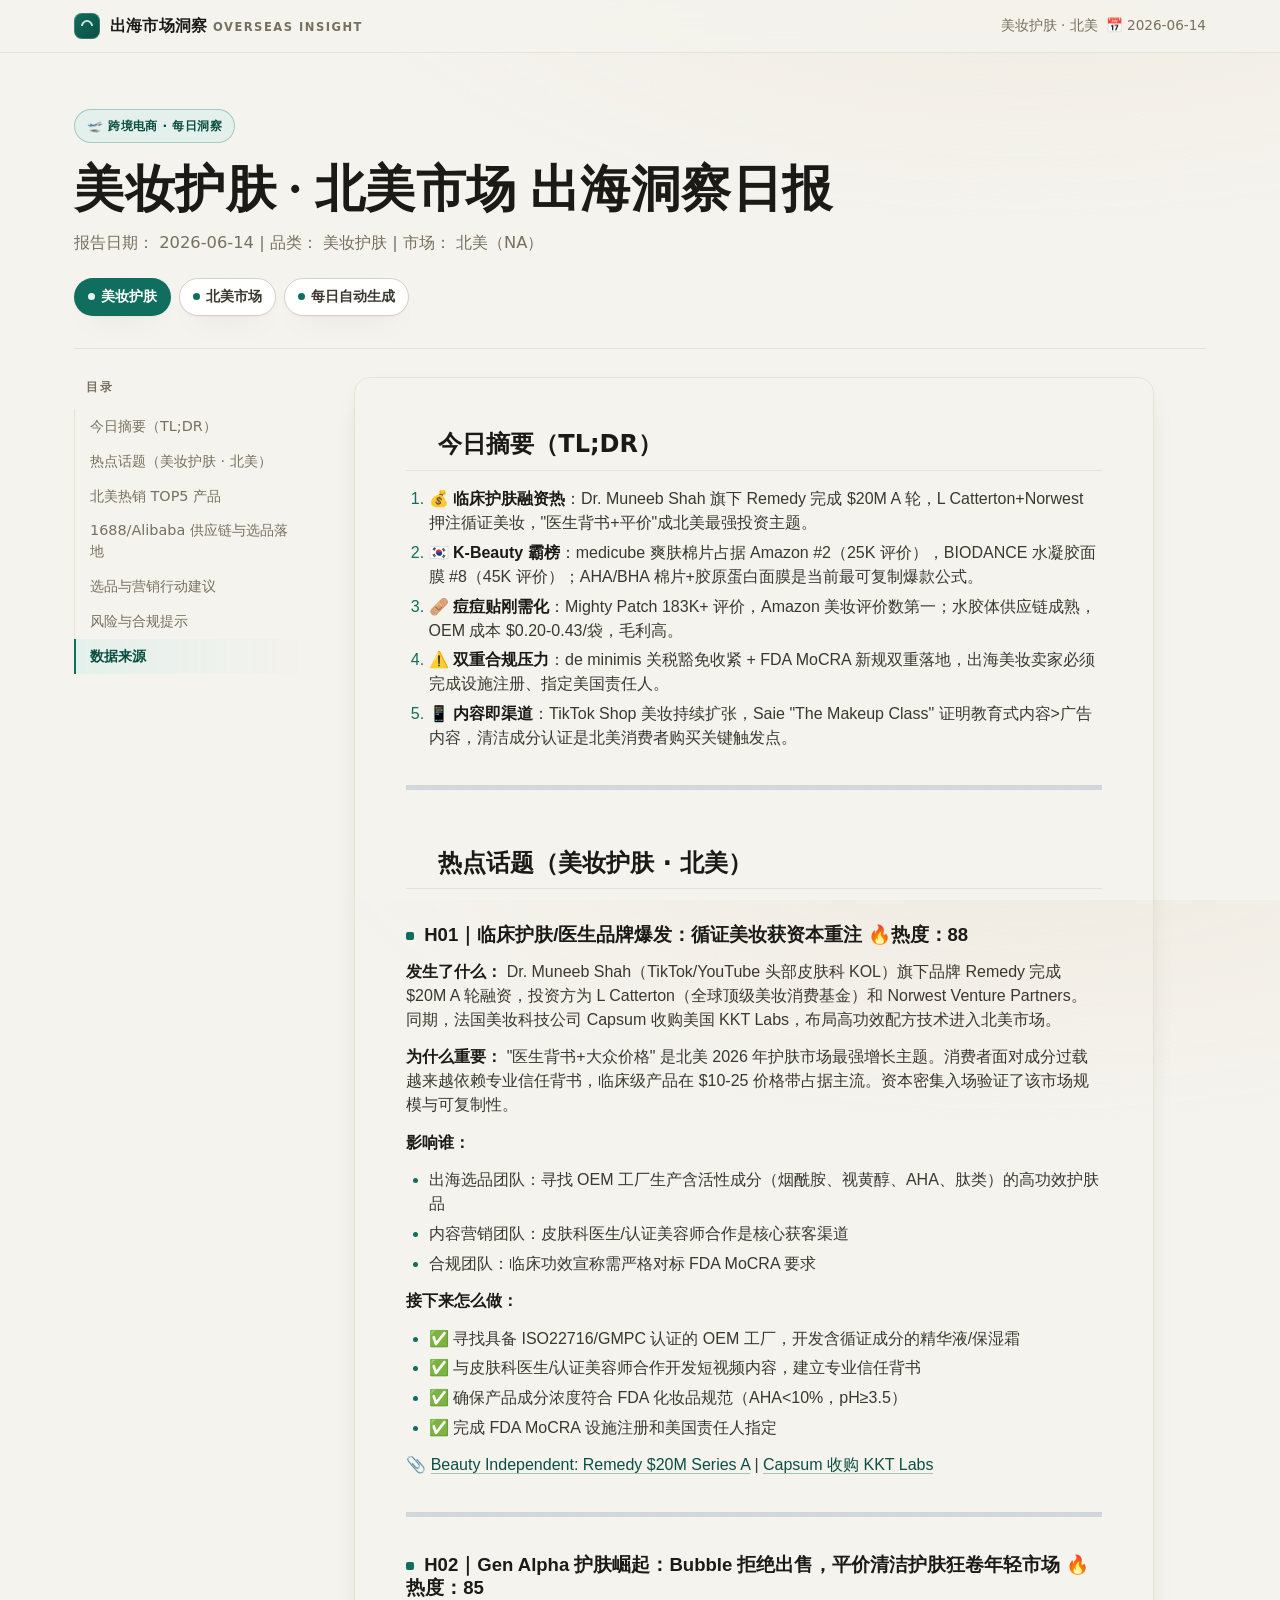
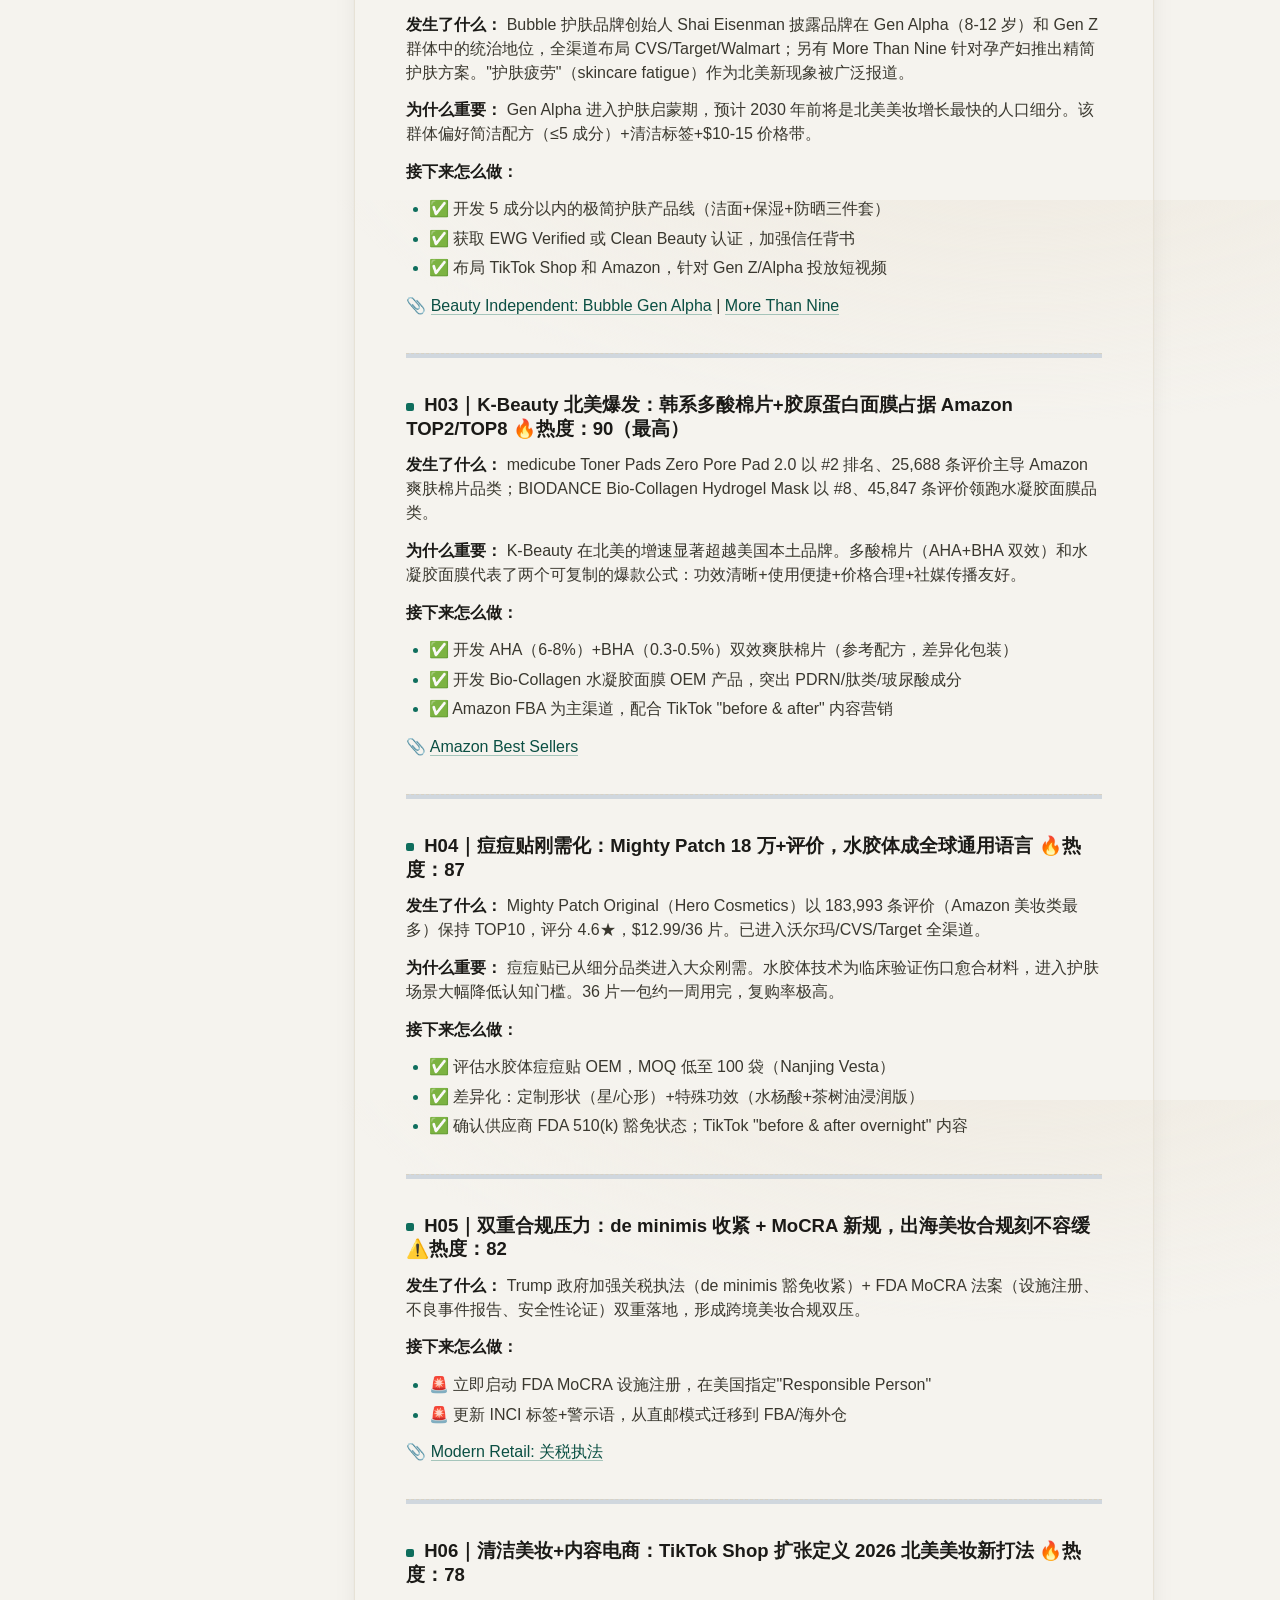
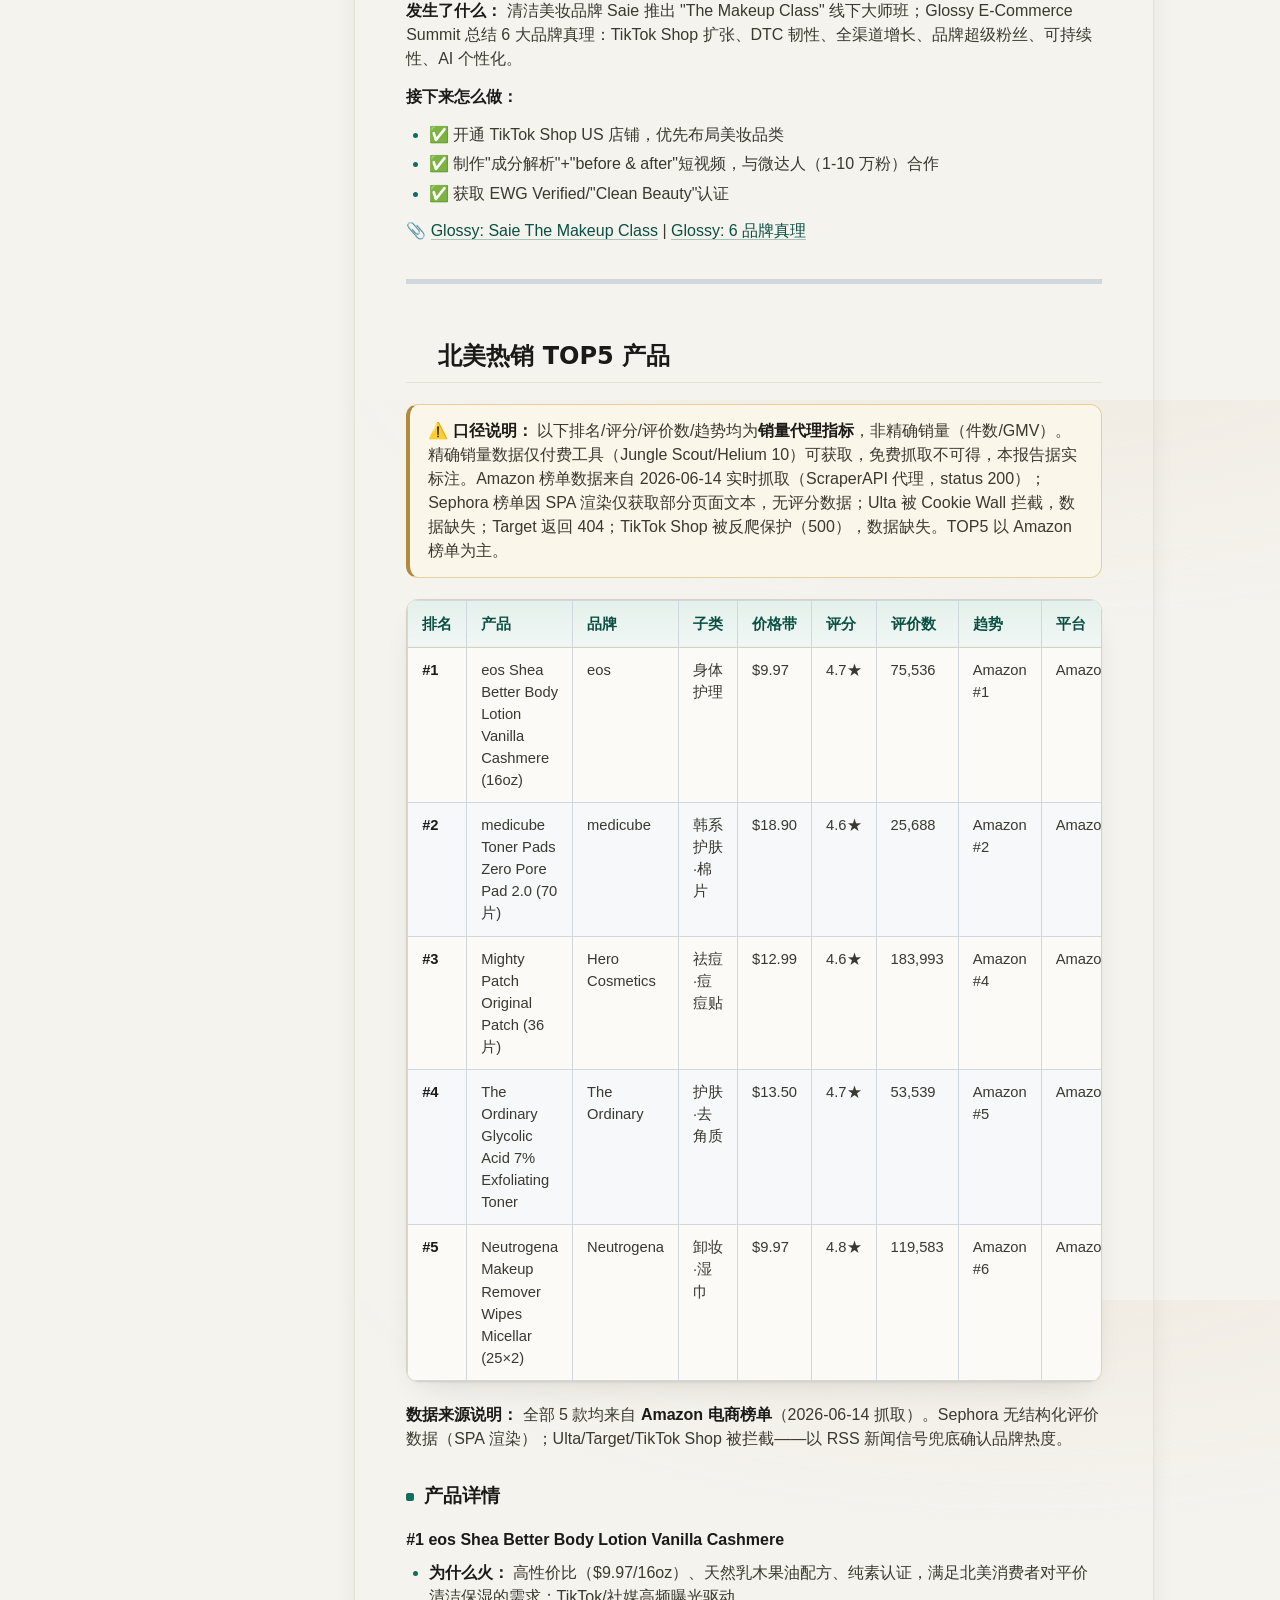
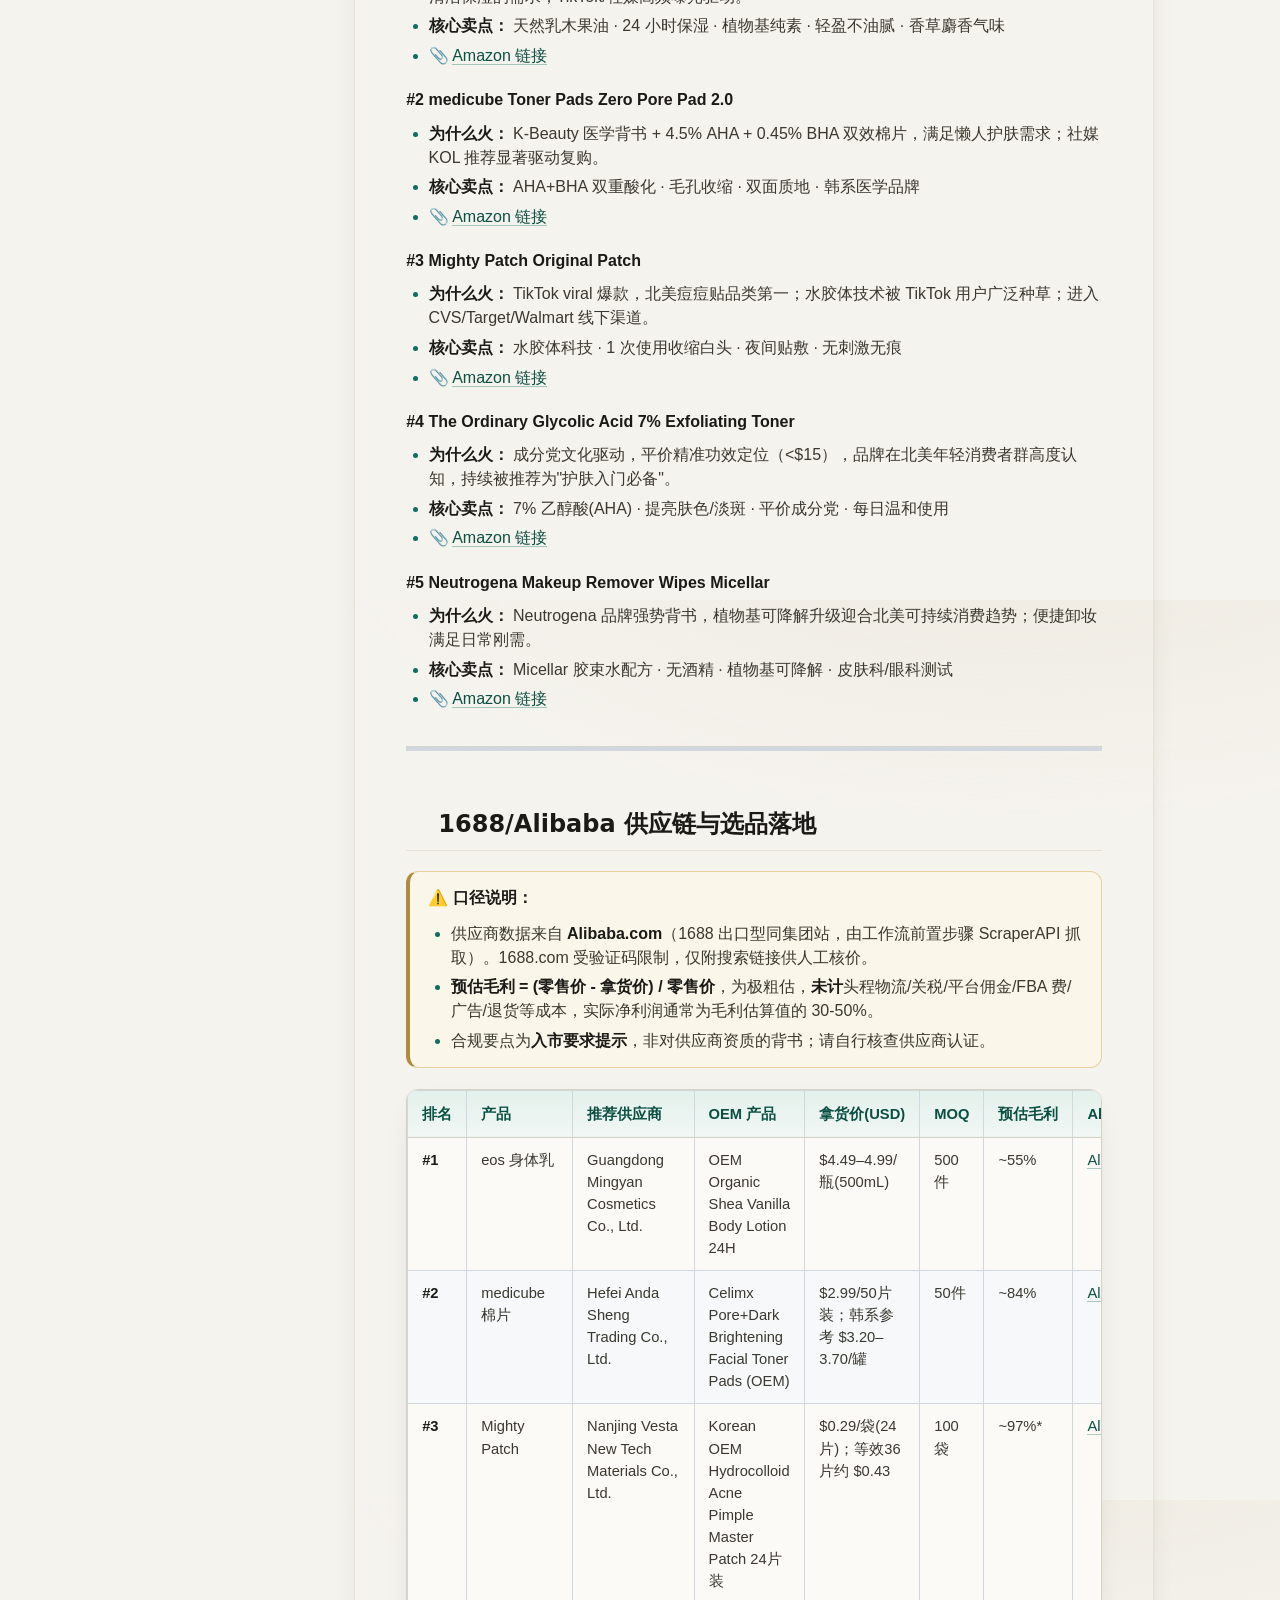
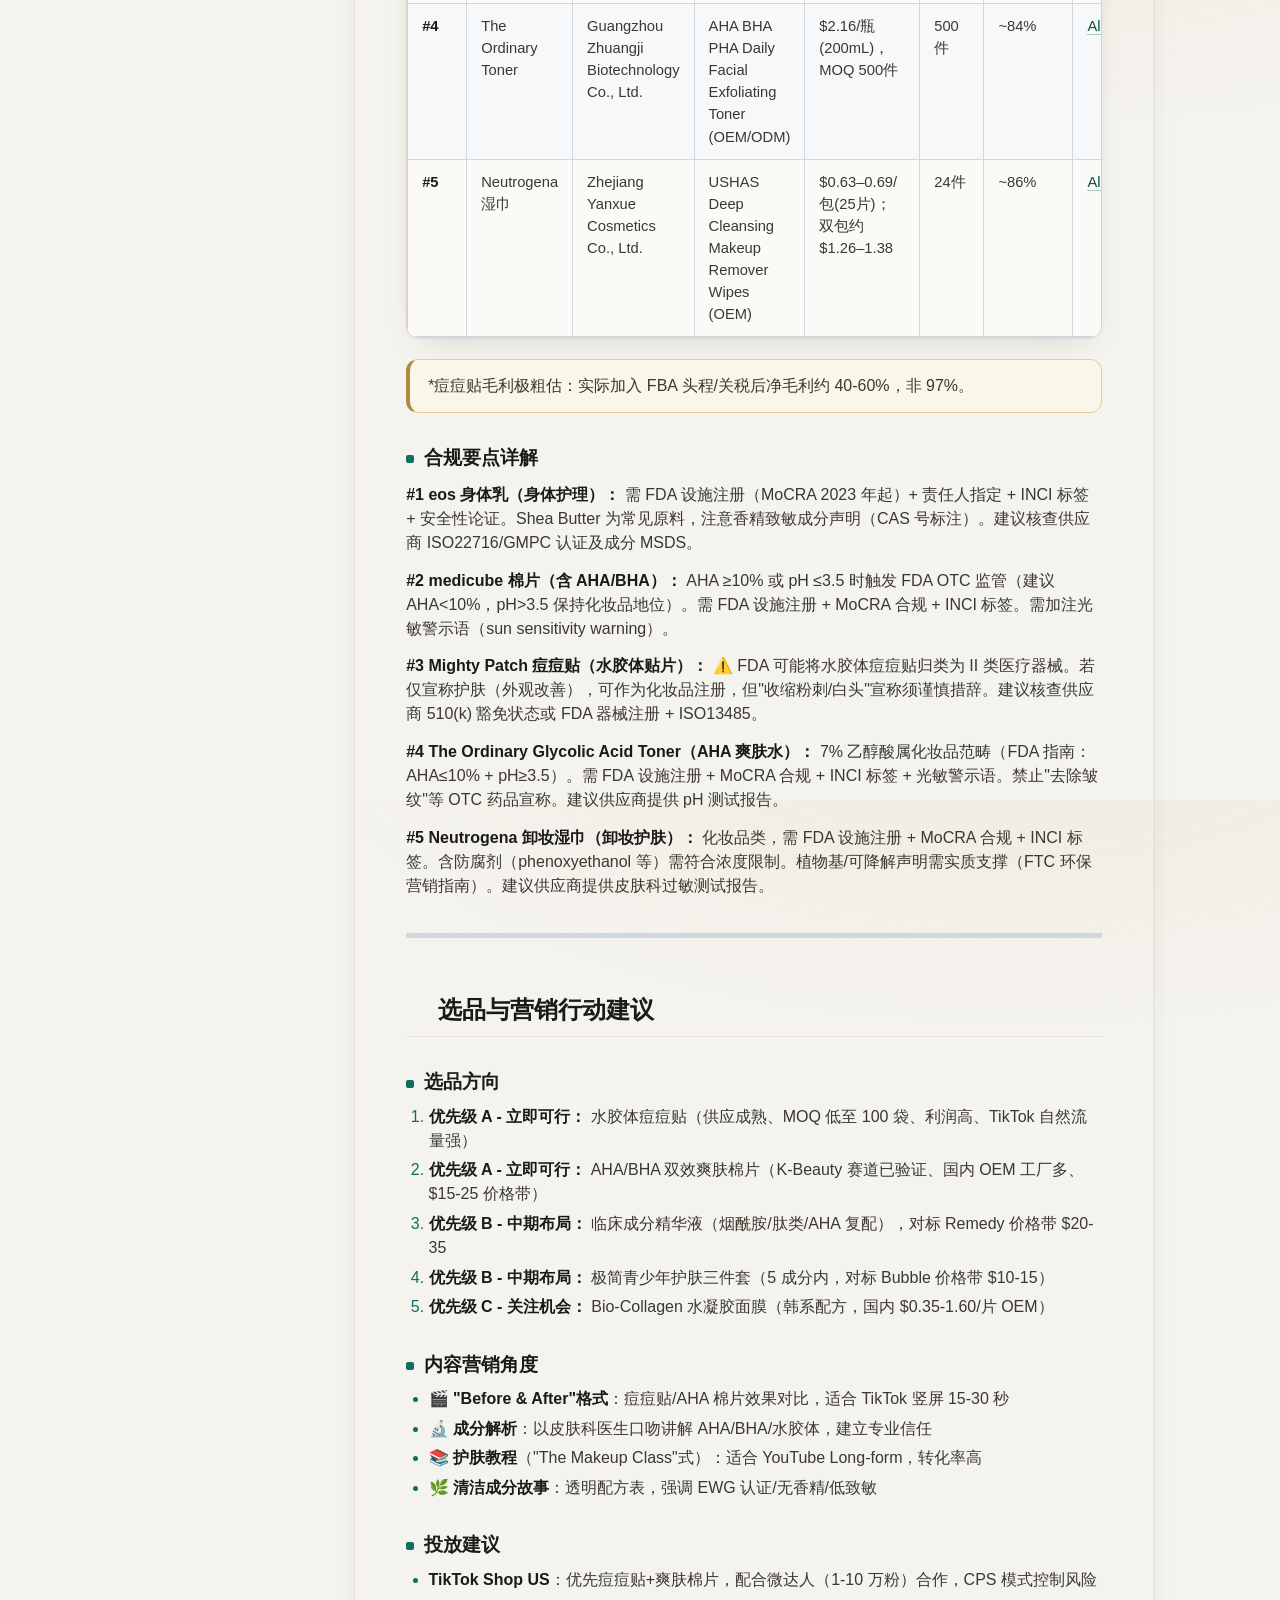
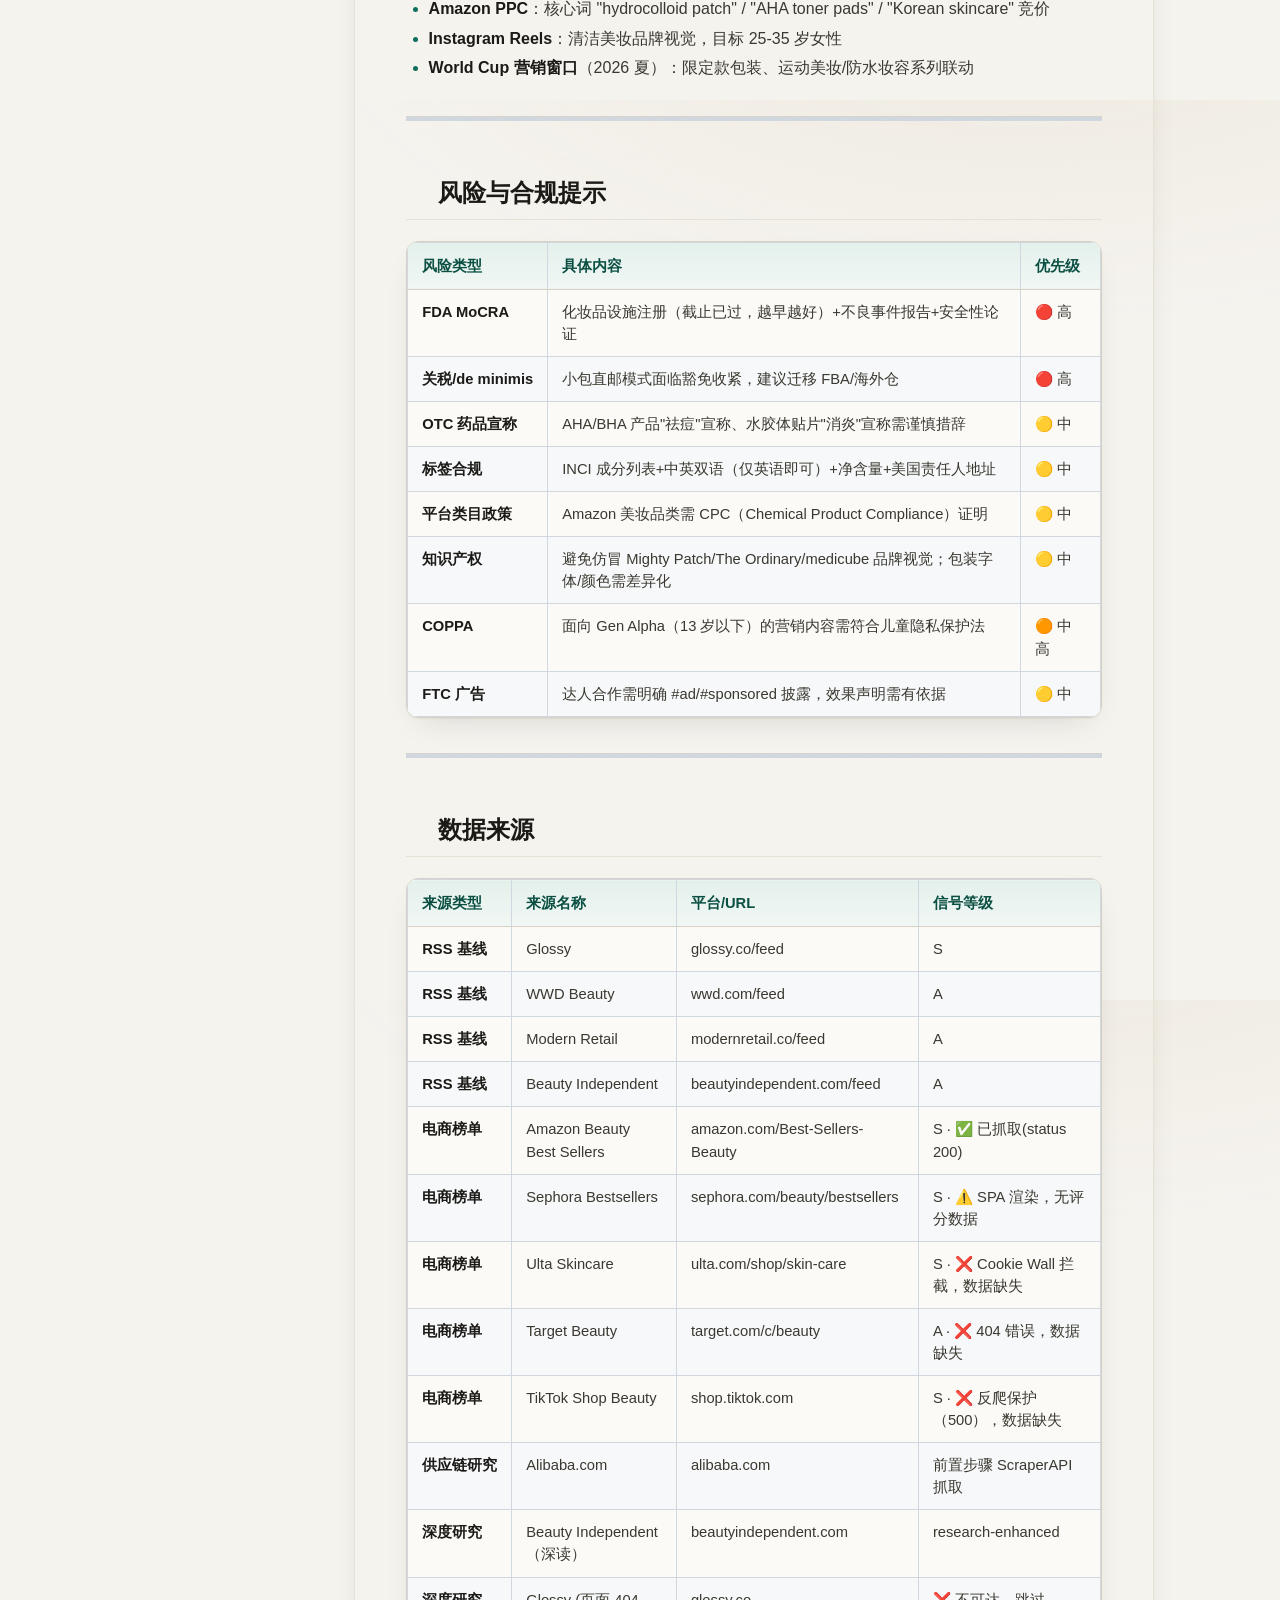
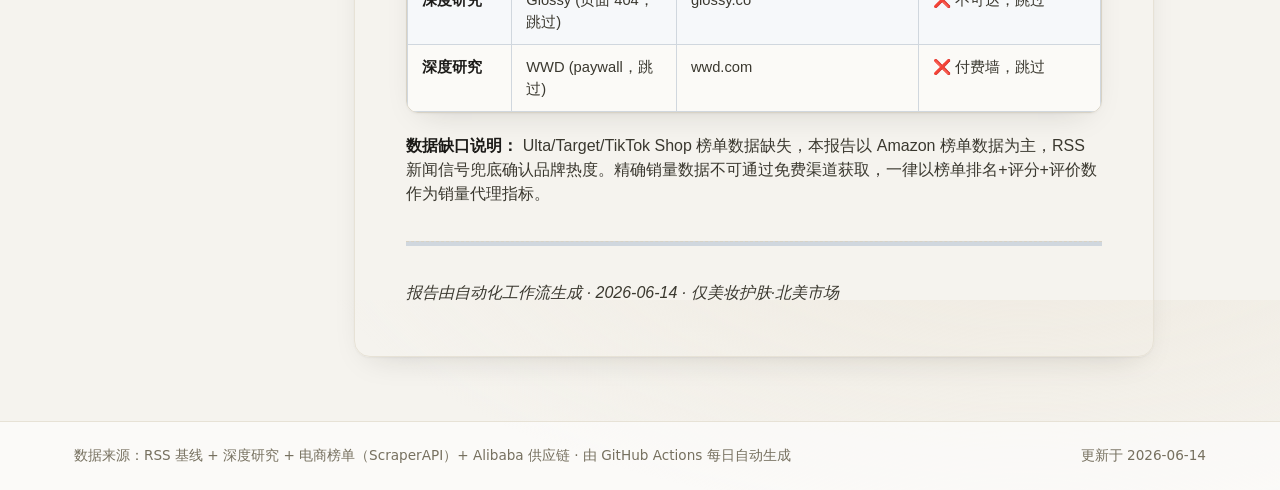
==== commit 9088fdac: "feat(overseas-insight): elegant report web page + enable GitHub Pages Redesign the Lab-04 frontend f" ====
--- a/Lab-04-Overseas-Insights/frontend/index.html
+++ b/Lab-04-Overseas-Insights/frontend/index.html
@@ -3,39 +3,69 @@
   <head>
     <meta charset="UTF-8" />
     <meta name="viewport" content="width=device-width, initial-scale=1.0" />
-    <title>出海市场洞察日报</title>
-    <meta name="description" content="跨境电商出海市场洞察：美妆护肤 / 3C / 饰品的热点话题、热门产品与趋势分析" />
-
-    <!-- GitHub-like markdown styling (local) -->
-    <link
-      rel="stylesheet"
-      href="./vendor/github-markdown.css"
+    <title>美妆护肤 · 北美市场 出海洞察日报</title>
+    <meta
+      name="description"
+      content="跨境电商出海市场洞察：美妆护肤 · 北美市场的热点话题、热销 TOP5 产品（真实榜单数据）与 1688/Alibaba 供应链落地（供应商 / 拿货价 / 毛利 / 合规）"
     />
-
+    <link rel="stylesheet" href="./vendor/github-markdown.css" />
     <link rel="stylesheet" href="./styles.css" />
   </head>
   <body>
     <header class="topbar">
       <div class="topbar__inner">
-        <div class="brand">出海市场洞察日报 · 美妆护肤 / 3C / 饰品</div>
+        <div class="brand">
+          <span class="brand__mark" aria-hidden="true"></span>
+          <span>
+            <span class="brand__cn">出海市场洞察</span>
+            <span class="brand__en">Overseas Insight</span>
+          </span>
+        </div>
+        <div class="topbar__meta">
+          <span class="topbar__hide">美妆护肤 · 北美</span>
+          <span id="topbar-date"></span>
+        </div>
       </div>
     </header>
 
-    <main class="container">
-      <div id="status" class="status" hidden></div>
-      <article id="content" class="markdown-body content" aria-live="polite"></article>
+    <section class="hero">
+      <span class="hero__eyebrow">🛫 跨境电商 · 每日洞察</span>
+      <h1 class="hero__title" id="hero-title">美妆护肤 · 北美市场 出海洞察日报</h1>
+      <p class="hero__sub" id="hero-sub">
+        热点话题 · 真实电商榜单热销 TOP5 · 1688/Alibaba 供应链落地（供应商 / 拿货价 / 毛利 / 合规）。
+      </p>
+      <div class="hero__meta" id="hero-meta">
+        <span class="chip chip--accent"><span class="chip__dot"></span>美妆护肤</span>
+        <span class="chip"><span class="chip__dot"></span>北美市场</span>
+        <span class="chip"><span class="chip__dot"></span>每日自动生成</span>
+      </div>
+    </section>
+    <div class="hero__rule"><hr /></div>
+
+    <div id="status" class="status" hidden></div>
+
+    <main class="layout">
+      <nav class="toc" id="toc" aria-label="目录" hidden>
+        <p class="toc__title">目录</p>
+        <ul class="toc__list" id="toc-list"></ul>
+      </nav>
+
+      <article id="content" class="markdown-body content" aria-live="polite">
+        <div class="skeleton" aria-hidden="true">
+          <div></div><div></div><div></div><div></div><div></div>
+        </div>
+      </article>
     </main>
 
     <footer class="footer">
-      <div class="container footer__inner">
-        <span>静态渲染：Markdown → HTML（浏览器端）</span>
+      <div class="footer__inner">
+        <span>数据来源：RSS 基线 + 深度研究 + 电商榜单（ScraperAPI）+ Alibaba 供应链 · 由 GitHub Actions 每日自动生成</span>
+        <span id="footer-updated"></span>
       </div>
     </footer>
 
-    <!-- Markdown + sanitizer (local) -->
     <script src="./vendor/marked.min.js"></script>
     <script src="./vendor/purify.min.js"></script>
-
     <script type="module" src="./main.js"></script>
   </body>
 </html>
--- a/Lab-04-Overseas-Insights/frontend/styles.css
+++ b/Lab-04-Overseas-Insights/frontend/styles.css
@@ -1,114 +1,303 @@
+/* ===== 出海市场洞察日报 · 优雅报告页 ===== */
 :root {
-  --bg: #f6f5f2;
-  --panel: #ffffff;
-  --border: #e7e4de;
-  --text: #1b1a19;
-  --muted: #6b6760;
-  --accent: #3d4a57;
-}
-
-* {
-  box-sizing: border-box;
-}
-
-html,
-body {
-  height: 100%;
-}
-
+  --bg: #f5f3ee;
+  --bg-tint: #efeae0;
+  --surface: #ffffff;
+  --surface-2: #fbfaf7;
+  --ink: #1b1a17;
+  --ink-soft: #3a382f;
+  --muted: #76705f;
+  --line: #e7e2d6;
+  --line-strong: #d8d2c4;
+  --accent: #0f6e5d;
+  --accent-soft: #e4f0eb;
+  --accent-ink: #0b4f43;
+  --gold: #b08a3e;
+  --warn-bg: #fbf6ea;
+  --warn-line: #e6cf9a;
+  --shadow: 0 1px 2px rgba(28, 25, 20, 0.04), 0 12px 32px -16px rgba(28, 25, 20, 0.18);
+  --radius: 16px;
+  --maxw: 1180px;
+  --measure: 50rem;
+  --sans: "PingFang SC", "Hiragino Sans GB", "Noto Sans SC", "Microsoft YaHei",
+    ui-sans-serif, system-ui, -apple-system, "Segoe UI", Roboto, Helvetica, Arial,
+    "Apple Color Emoji", "Segoe UI Emoji";
+  --serif: "Songti SC", "STSong", Georgia, "Times New Roman", serif;
+}
+
+@media (prefers-color-scheme: dark) {
+  :root {
+    --bg: #16150f;
+    --bg-tint: #1d1b14;
+    --surface: #211f17;
+    --surface-2: #1b1912;
+    --ink: #efece3;
+    --ink-soft: #d8d3c5;
+    --muted: #a39d8c;
+    --line: #34301f;
+    --line-strong: #423d2a;
+    --accent: #5fc6ad;
+    --accent-soft: #16302a;
+    --accent-ink: #9fe0cf;
+    --gold: #d8b66a;
+    --warn-bg: #2a2415;
+    --warn-line: #5a4c27;
+    --shadow: 0 1px 2px rgba(0, 0, 0, 0.3), 0 18px 40px -20px rgba(0, 0, 0, 0.7);
+  }
+}
+
+* { box-sizing: border-box; }
+html { scroll-behavior: smooth; }
+html, body { height: 100%; }
 body {
   margin: 0;
-  font-family:
-    ui-sans-serif,
-    system-ui,
-    -apple-system,
-    Segoe UI,
-    Roboto,
-    Helvetica,
-    Arial,
-    "Apple Color Emoji",
-    "Segoe UI Emoji";
-  color: var(--text);
-  background: var(--bg);
-}
-
-.container {
-  max-width: 980px;
-  margin: 0 auto;
-  padding: 16px;
-}
-
+  font-family: var(--sans);
+  color: var(--ink);
+  background:
+    radial-gradient(1200px 520px at 80% -10%, var(--bg-tint), transparent 60%),
+    var(--bg);
+  font-size: 16px;
+  line-height: 1.75;
+  -webkit-font-smoothing: antialiased;
+  text-rendering: optimizeLegibility;
+}
+
+/* ---------- Top bar ---------- */
 .topbar {
   position: sticky;
   top: 0;
-  backdrop-filter: blur(6px);
-  background: rgba(246, 245, 242, 0.8);
-  border-bottom: 1px solid var(--border);
-  z-index: 10;
-}
-
+  z-index: 50;
+  backdrop-filter: saturate(180%) blur(10px);
+  background: color-mix(in srgb, var(--bg) 82%, transparent);
+  border-bottom: 1px solid var(--line);
+}
 .topbar__inner {
-  max-width: 980px;
+  max-width: var(--maxw);
   margin: 0 auto;
-  padding: 12px 16px;
+  padding: 12px 24px;
   display: flex;
   align-items: center;
   justify-content: space-between;
   gap: 12px;
 }
-
-.brand {
-  font-weight: 600;
-  letter-spacing: 0.6px;
-  text-transform: uppercase;
-}
-
+.brand { display: flex; align-items: center; gap: 10px; font-weight: 700; letter-spacing: 0.2px; }
+.brand__mark {
+  width: 26px; height: 26px; border-radius: 8px; flex: none;
+  background: linear-gradient(135deg, var(--accent), var(--accent-ink));
+  box-shadow: inset 0 0 0 1px rgba(255,255,255,0.18);
+  position: relative;
+}
+.brand__mark::after {
+  content: ""; position: absolute; inset: 7px;
+  border: 2px solid rgba(255,255,255,0.85); border-radius: 50%;
+  border-right-color: transparent; border-bottom-color: transparent;
+  transform: rotate(45deg);
+}
+.brand__cn { font-size: 0.98rem; }
+.brand__en { color: var(--muted); font-weight: 600; font-size: 0.72rem; letter-spacing: 1.5px; text-transform: uppercase; }
+.topbar__meta { display: flex; align-items: center; gap: 8px; color: var(--muted); font-size: 0.85rem; }
+
+/* ---------- Hero ---------- */
+.hero {
+  max-width: var(--maxw);
+  margin: 0 auto;
+  padding: 56px 24px 24px;
+}
+.hero__eyebrow {
+  display: inline-flex; align-items: center; gap: 8px;
+  color: var(--accent-ink); background: var(--accent-soft);
+  border: 1px solid color-mix(in srgb, var(--accent) 30%, transparent);
+  padding: 5px 12px; border-radius: 999px;
+  font-size: 0.78rem; font-weight: 700; letter-spacing: 0.4px;
+}
+.hero__title {
+  font-family: var(--serif);
+  font-weight: 700;
+  font-size: clamp(2rem, 4.6vw, 3.1rem);
+  line-height: 1.18;
+  letter-spacing: 0.5px;
+  margin: 18px 0 10px;
+  color: var(--ink);
+}
+.hero__sub { color: var(--muted); font-size: 1.02rem; max-width: var(--measure); margin: 0; }
+.hero__meta { margin-top: 20px; display: flex; flex-wrap: wrap; gap: 8px; }
+.chip {
+  display: inline-flex; align-items: center; gap: 6px;
+  padding: 6px 13px; border-radius: 999px;
+  background: var(--surface); border: 1px solid var(--line-strong);
+  color: var(--ink-soft); font-size: 0.85rem; font-weight: 600;
+  box-shadow: var(--shadow);
+}
+.chip__dot { width: 7px; height: 7px; border-radius: 50%; background: var(--accent); flex: none; }
+.chip--accent { background: var(--accent); color: #fff; border-color: transparent; }
+.chip--accent .chip__dot { background: rgba(255,255,255,0.9); }
+
+.hero__rule { max-width: var(--maxw); margin: 8px auto 0; padding: 0 24px; }
+.hero__rule hr { border: none; border-top: 1px solid var(--line); margin: 0; }
+
+/* ---------- Layout ---------- */
+.layout {
+  max-width: var(--maxw);
+  margin: 0 auto;
+  padding: 28px 24px 64px;
+  display: grid;
+  grid-template-columns: 240px minmax(0, 1fr);
+  gap: 40px;
+  align-items: start;
+}
+
+/* ---------- TOC ---------- */
+.toc {
+  position: sticky;
+  top: 80px;
+  align-self: start;
+  max-height: calc(100vh - 110px);
+  overflow: auto;
+  padding-right: 6px;
+}
+.toc__title {
+  font-size: 0.72rem; font-weight: 800; letter-spacing: 1.6px; text-transform: uppercase;
+  color: var(--muted); margin: 0 0 12px 12px;
+}
+.toc__list { list-style: none; margin: 0; padding: 0; border-left: 1px solid var(--line); }
+.toc__item a {
+  display: block; padding: 7px 14px; margin-left: -1px;
+  border-left: 2px solid transparent;
+  color: var(--muted); text-decoration: none; font-size: 0.9rem; line-height: 1.45;
+  transition: color 0.15s ease, border-color 0.15s ease, background 0.15s ease;
+}
+.toc__item a:hover { color: var(--ink); }
+.toc__item a.is-active {
+  color: var(--accent-ink); border-left-color: var(--accent);
+  background: linear-gradient(90deg, var(--accent-soft), transparent);
+  font-weight: 700;
+}
+
+/* ---------- Content card ---------- */
+.content {
+  background: var(--surface);
+  border: 1px solid var(--line);
+  border-radius: var(--radius);
+  box-shadow: var(--shadow);
+  padding: clamp(22px, 4vw, 52px);
+  min-width: 0;
+}
+.markdown-body { color: var(--ink-soft); background: transparent; max-width: var(--measure); font-size: 1rem; }
+
+.markdown-body h1 { display: none; } /* surfaced in hero */
+.markdown-body h2 {
+  font-family: var(--sans);
+  font-weight: 800; font-size: 1.5rem; line-height: 1.3;
+  margin: 2.4em 0 0.7em; padding-bottom: 0.4em;
+  border-bottom: 1px solid var(--line);
+  color: var(--ink);
+  scroll-margin-top: 84px;
+}
+.markdown-body h2:first-of-type { margin-top: 0.3em; }
+.markdown-body h2 .anchor { opacity: 0; margin-left: 8px; color: var(--accent); text-decoration: none; font-weight: 400; }
+.markdown-body h2:hover .anchor { opacity: 0.6; }
+.markdown-body h3 {
+  font-weight: 700; font-size: 1.16rem; margin: 1.8em 0 0.5em;
+  color: var(--ink); scroll-margin-top: 84px;
+}
+.markdown-body h3::before {
+  content: ""; display: inline-block; width: 8px; height: 8px; border-radius: 2px;
+  background: var(--accent); margin-right: 10px; vertical-align: middle;
+}
+.markdown-body h4 { font-weight: 700; font-size: 1rem; margin: 1.4em 0 0.4em; color: var(--ink); }
+.markdown-body p { margin: 0.85em 0; }
+.markdown-body a { color: var(--accent-ink); text-decoration: none; border-bottom: 1px solid color-mix(in srgb, var(--accent) 35%, transparent); transition: border-color .15s; }
+.markdown-body a:hover { border-bottom-color: var(--accent); }
+.markdown-body strong { color: var(--ink); font-weight: 700; }
+.markdown-body ul, .markdown-body ol { padding-left: 1.4em; margin: 0.7em 0; }
+.markdown-body li { margin: 0.35em 0; }
+.markdown-body li::marker { color: var(--accent); }
+.markdown-body hr { border: none; border-top: 1px dashed var(--line-strong); margin: 2.2em 0; }
+
+/* code */
+.markdown-body code {
+  background: var(--surface-2); border: 1px solid var(--line);
+  padding: 0.12em 0.42em; border-radius: 6px; font-size: 0.88em;
+  font-family: ui-monospace, "SF Mono", Menlo, Consolas, monospace;
+}
+.markdown-body pre { background: var(--surface-2); border: 1px solid var(--line); border-radius: 12px; padding: 16px; overflow: auto; }
+.markdown-body pre code { background: none; border: none; padding: 0; }
+
+/* blockquote -> elegant callout */
+.markdown-body blockquote {
+  margin: 1.3em 0; padding: 14px 18px;
+  background: var(--warn-bg);
+  border: 1px solid var(--warn-line);
+  border-left: 4px solid var(--gold);
+  border-radius: 12px;
+  color: var(--ink-soft);
+}
+.markdown-body blockquote p { margin: 0.35em 0; }
+.markdown-body blockquote :first-child { margin-top: 0; }
+.markdown-body blockquote :last-child { margin-bottom: 0; }
+
+/* ---------- Tables ---------- */
+.table-wrap {
+  margin: 1.3em 0; overflow-x: auto;
+  border: 1px solid var(--line-strong); border-radius: 12px;
+  box-shadow: var(--shadow);
+  -webkit-overflow-scrolling: touch;
+}
+.markdown-body table { border-collapse: collapse; width: 100%; margin: 0; font-size: 0.92rem; }
+.markdown-body thead th {
+  background: linear-gradient(180deg, var(--accent-soft), color-mix(in srgb, var(--accent-soft) 55%, var(--surface)));
+  color: var(--accent-ink); font-weight: 800; text-align: left;
+  padding: 12px 14px; white-space: nowrap;
+  border-bottom: 1px solid var(--line-strong);
+}
+.markdown-body tbody td { padding: 11px 14px; border-top: 1px solid var(--line); vertical-align: top; }
+.markdown-body tbody tr:nth-child(odd) { background: var(--surface-2); }
+.markdown-body tbody tr:hover { background: var(--accent-soft); }
+.markdown-body td:first-child { font-weight: 700; color: var(--ink); white-space: nowrap; }
+
+/* ---------- Footer ---------- */
+.footer { border-top: 1px solid var(--line); background: color-mix(in srgb, var(--surface) 60%, transparent); }
+.footer__inner {
+  max-width: var(--maxw); margin: 0 auto; padding: 22px 24px;
+  display: flex; flex-wrap: wrap; gap: 8px 18px; align-items: center; justify-content: space-between;
+  color: var(--muted); font-size: 0.85rem;
+}
+.footer a { color: var(--accent-ink); }
+
+/* ---------- Status / loader ---------- */
 .status {
-  margin: 16px 0;
-  padding: 12px 12px;
-  border-radius: 12px;
-  border: 1px solid var(--border);
-  background: var(--panel);
-  color: var(--muted);
-}
-
-.content {
-  margin: 18px 0 40px;
-  padding: 22px;
-  border-radius: 16px;
-  border: 1px solid var(--border);
-  background: var(--panel);
-}
-
-.markdown-body {
-  color: var(--text);
-  background: transparent;
-}
-
-.markdown-body a {
-  color: var(--accent);
-}
-
-.markdown-body hr {
-  border-color: rgba(0, 0, 0, 0.08);
-}
-
-.markdown-body code,
-.markdown-body pre {
-  background: #f1efe9;
-}
-
-.markdown-body table {
-  display: block;
-  overflow-x: auto;
-}
-
-.footer {
-  border-top: 1px solid var(--border);
-  color: var(--muted);
-  background: rgba(255, 255, 255, 0.7);
-}
-
-.footer__inner {
-  padding: 14px 16px;
-}
+  max-width: var(--maxw); margin: 0 auto; padding: 14px 24px;
+  color: var(--muted); font-size: 0.9rem;
+}
+.status[data-type="error"] {
+  color: #8a2b1f; background: #fbeae7; border: 1px solid #f0c5bd;
+  border-radius: 12px; margin: 16px auto; max-width: calc(var(--maxw) - 48px);
+}
+.skeleton { display: grid; gap: 14px; }
+.skeleton > div {
+  height: 18px; border-radius: 8px;
+  background: linear-gradient(90deg, var(--bg-tint) 25%, var(--surface) 37%, var(--bg-tint) 63%);
+  background-size: 400% 100%; animation: shimmer 1.4s ease infinite;
+}
+.skeleton > div:nth-child(1) { width: 45%; height: 30px; }
+.skeleton > div:nth-child(3) { width: 88%; }
+.skeleton > div:nth-child(4) { width: 70%; }
+@keyframes shimmer { 0% { background-position: 100% 0; } 100% { background-position: 0 0; } }
+
+/* ---------- Responsive ---------- */
+@media (max-width: 880px) {
+  .layout { grid-template-columns: 1fr; gap: 0; padding-top: 8px; }
+  .toc {
+    position: static; max-height: none; overflow: visible;
+    margin-bottom: 18px; padding: 14px 16px;
+    background: var(--surface); border: 1px solid var(--line); border-radius: 14px; box-shadow: var(--shadow);
+  }
+  .toc__list { display: flex; flex-wrap: wrap; gap: 6px; border-left: none; }
+  .toc__item a { border-left: none; border: 1px solid var(--line); border-radius: 999px; padding: 6px 12px; }
+  .toc__item a.is-active { background: var(--accent); color: #fff; border-color: transparent; }
+  .hero { padding-top: 36px; }
+}
+@media (max-width: 560px) {
+  .topbar__meta .topbar__hide { display: none; }
+  .content { padding: 20px 16px; }
+}
